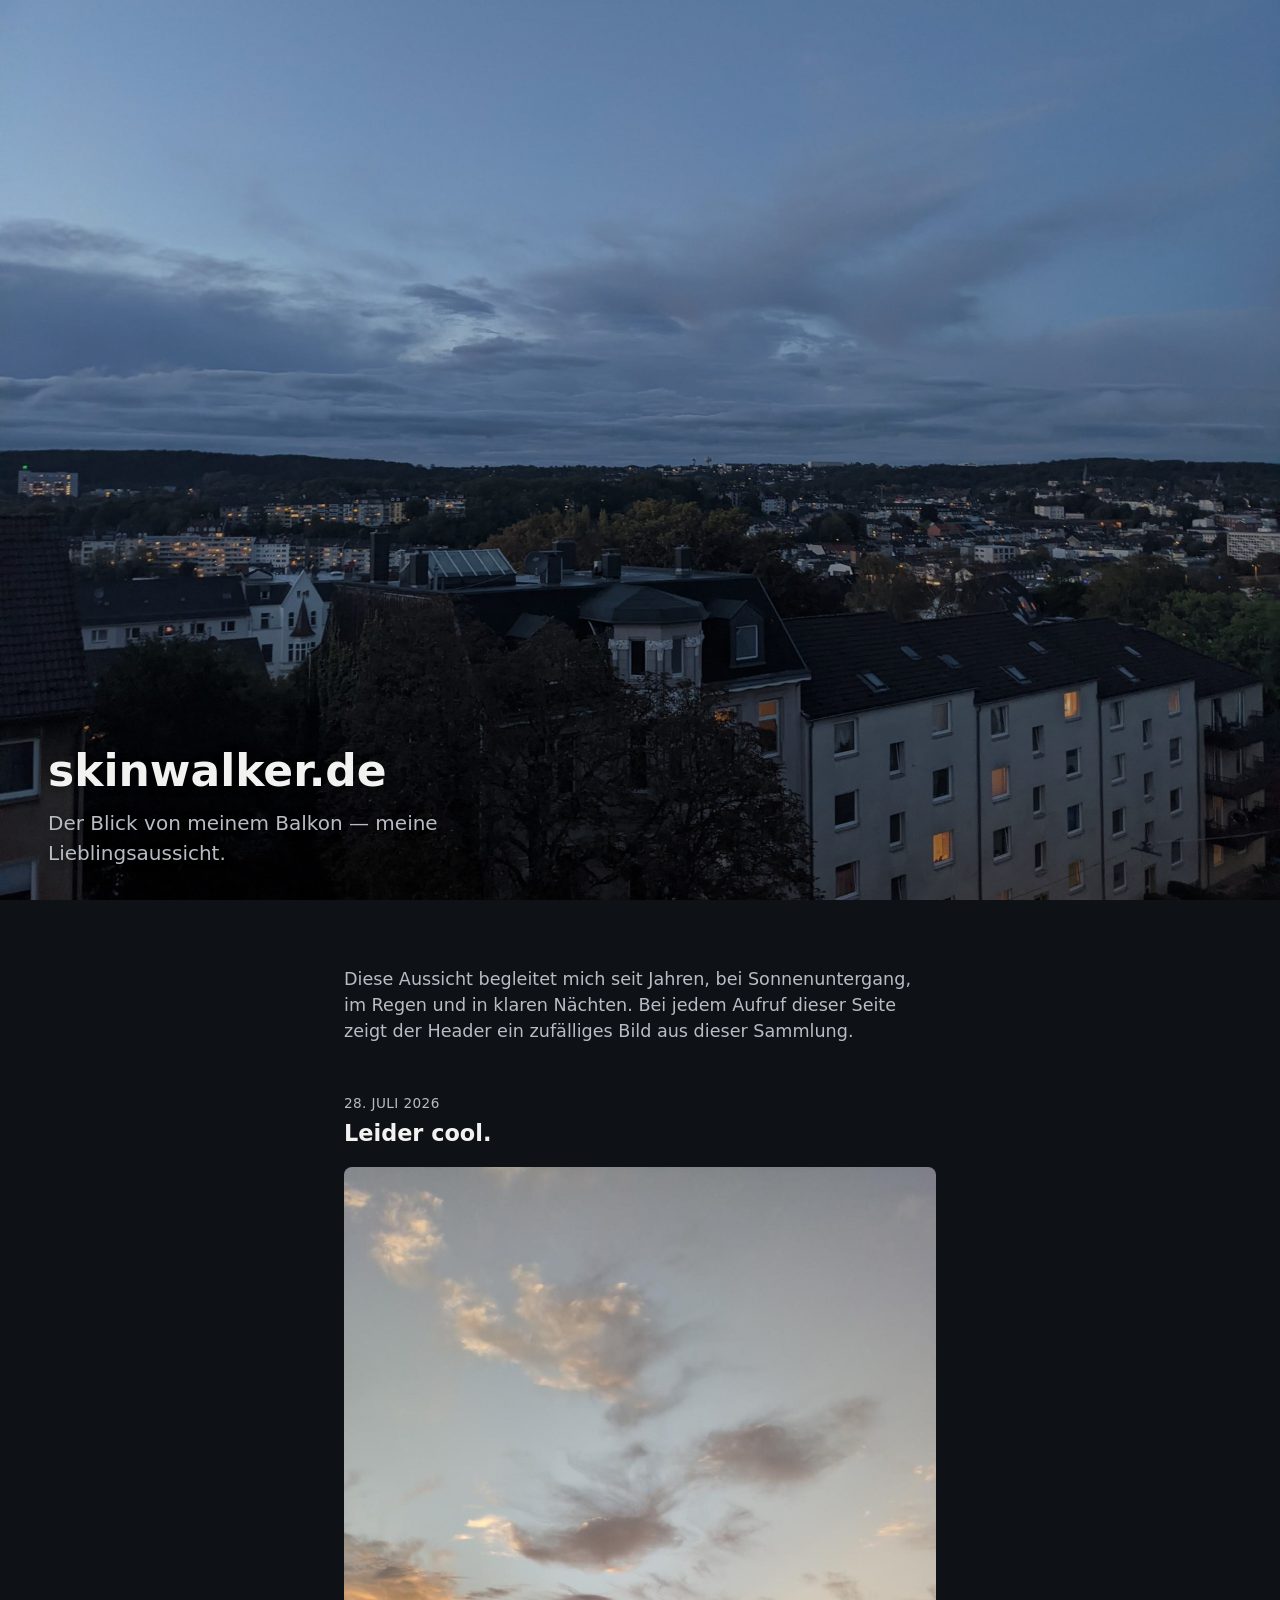
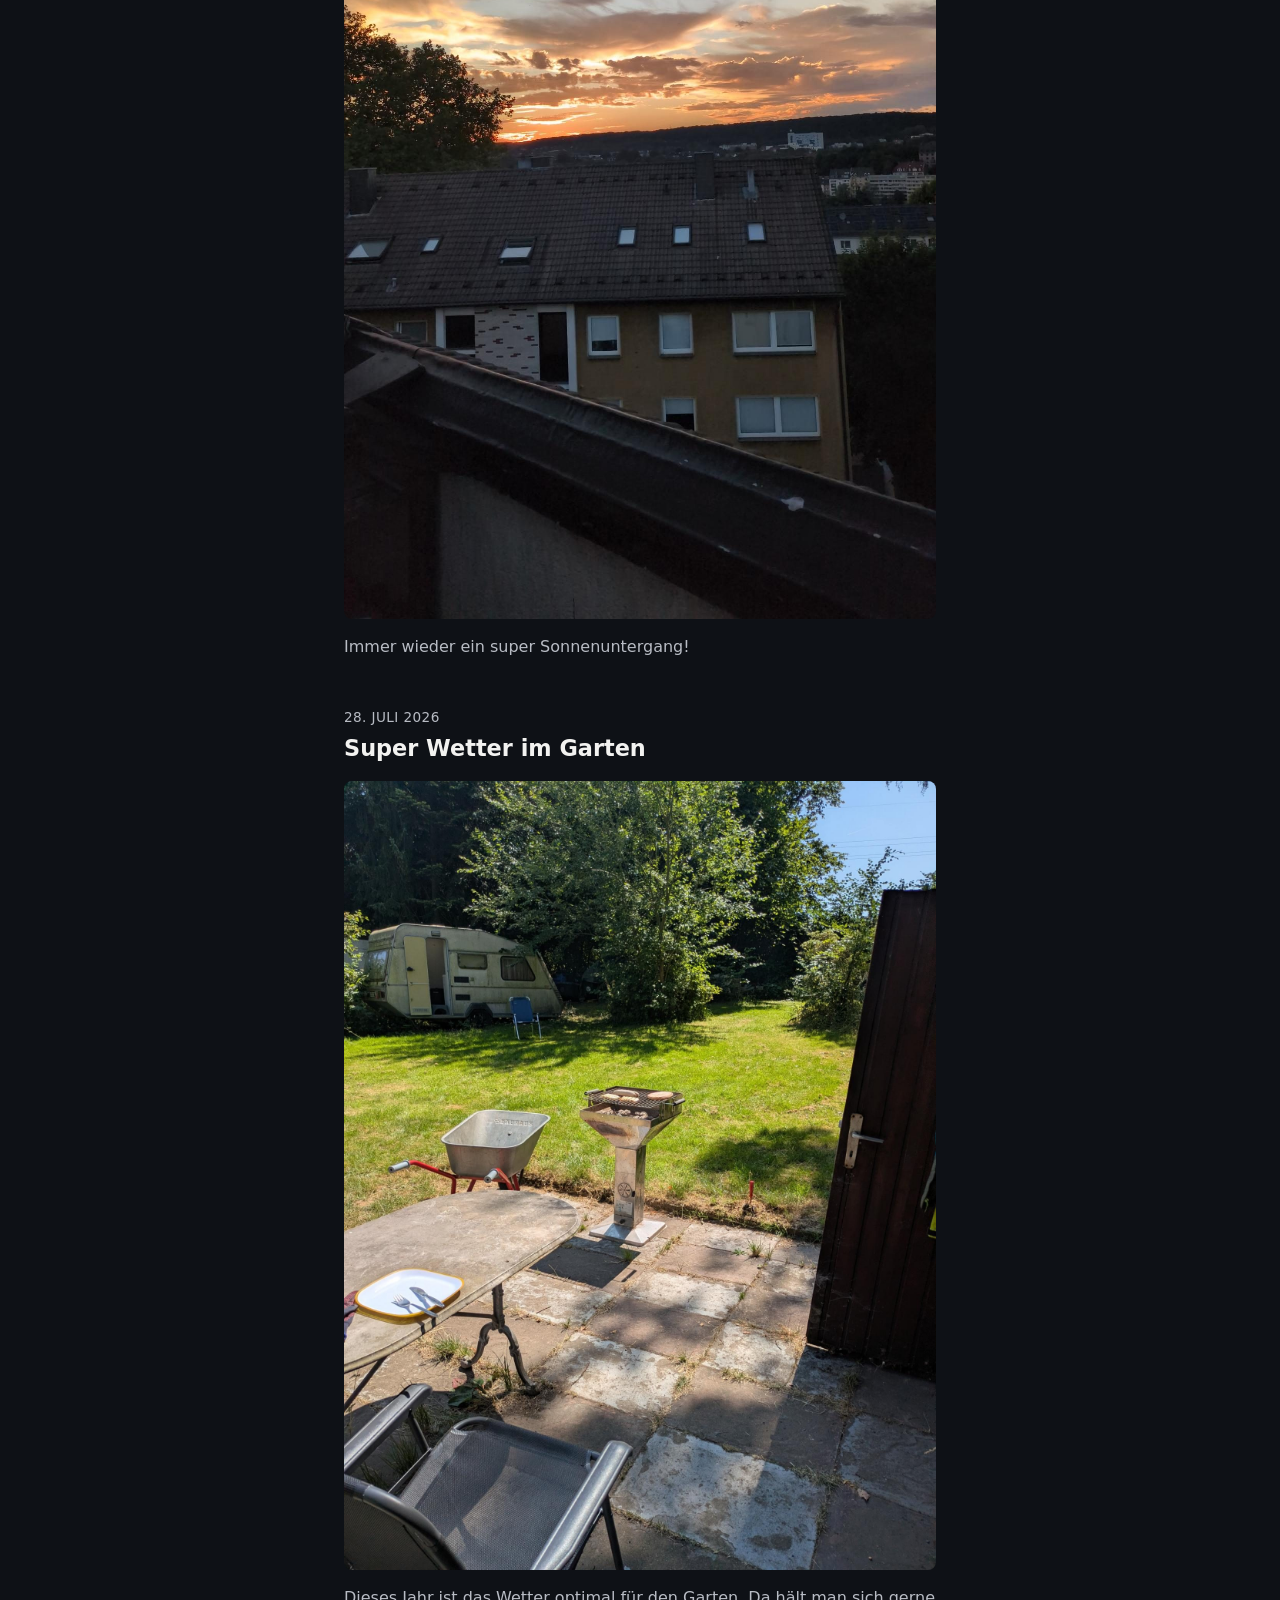
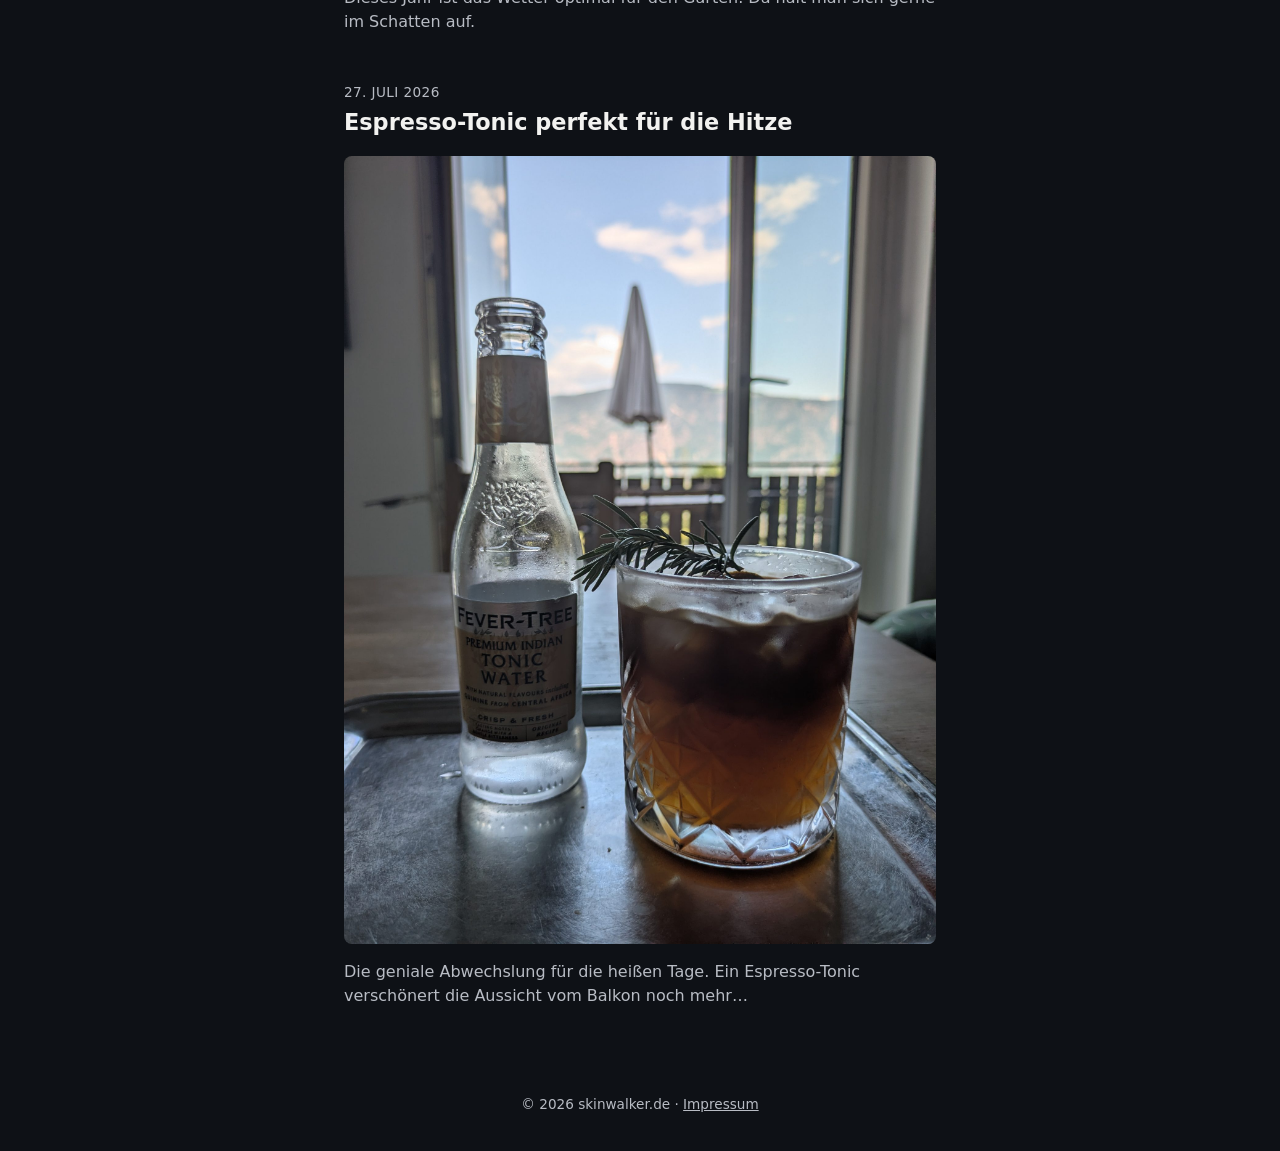
==== site/index.html @ 0cfff2c7 "Add skinwalker post: Leider cool." ====
<!doctype html>
<html lang="de">
<head>
  <meta charset="utf-8" />
  <meta name="viewport" content="width=device-width, initial-scale=1" />
  <title>skinwalker.de</title>
  <meta name="description" content="Der Blick von meinem Balkon." />
  <link rel="stylesheet" href="css/style.css" />
</head>
<body>
  <header id="hero" class="hero">
    <div class="hero-content">
      <h1>skinwalker.de</h1>
      <p>Der Blick von meinem Balkon &mdash; meine Lieblingsaussicht.</p>
    </div>
  </header>

  <main>
    <p class="intro">
      Diese Aussicht begleitet mich seit Jahren, bei Sonnenuntergang, im
      Regen und in klaren Nächten. Bei jedem Aufruf dieser Seite zeigt der
      Header ein zufälliges Bild aus dieser Sammlung.
    </p>

    <section class="posts" id="posts">

      <!--
        Neuer Beitrag: diesen kompletten <article class="post">-Block
        kopieren und Datum, Überschrift, Bildpfad/Alt-Text und den Text
        anpassen. Bild vorher mit scripts/prepare-images.py nach
        site/img/pics/ aufbereiten lassen.
      -->
      <article class="post">
        <p class="post-date">28. Juli 2026</p>
        <h2 class="post-title">Leider cool.</h2>
        <img
          class="post-image"
          src="img/pics/2026-07-28-leider-cool.jpg"
          alt="Sonnenuntergang mit Wolken ueber Wuppertal"
          loading="lazy"
        />
        <p class="post-text">
          Immer wieder ein super Sonnenuntergang!
        </p>
      </article>

      <article class="post">
        <p class="post-date">28. Juli 2026</p>
        <h2 class="post-title">Super Wetter im Garten</h2>
        <img
          class="post-image"
          src="img/pics/2026-07-28-super-wetter-im-garten.jpg"
          alt="Sonniger Garten mit Grill, Terrasse und Schatten unter Bäumen"
          loading="lazy"
        />
        <p class="post-text">
          Dieses Jahr ist das Wetter optimal für den Garten. Da hält man sich gerne im Schatten auf.
        </p>
      </article>

      <article class="post">
        <p class="post-date">27. Juli 2026</p>
        <h2 class="post-title">Espresso-Tonic perfekt für die Hitze</h2>
        <img
          class="post-image"
          src="img/pics/pxl_20260624_141933177.jpg"
          alt="Ein Glas Espresso-Tonic mit Rosmarin-Garnitur auf einem Tisch, im Hintergrund der Balkon"
          loading="lazy"
        />
        <p class="post-text">
          Die geniale Abwechslung für die heißen Tage. Ein Espresso-Tonic
          verschönert die Aussicht vom Balkon noch mehr&hellip;
        </p>
      </article>

    </section>
  </main>

  <footer>
    <p>&copy; 2026 skinwalker.de &middot; <a href="impressum.html">Impressum</a></p>
  </footer>

  <script src="js/hero.js"></script>
</body>
</html>
---- site/css/style.css ----
:root {
  color-scheme: light dark;
  --bg: #0e1116;
  --fg: #f2f2f0;
  --muted: #b8bcc4;
}

* {
  box-sizing: border-box;
}

body {
  margin: 0;
  font-family: system-ui, -apple-system, "Segoe UI", Roboto, sans-serif;
  background: var(--bg);
  color: var(--fg);
  line-height: 1.5;
}

.hero {
  position: relative;
  min-height: 100vh;
  background-color: #1a1f27;
  background-size: cover;
  background-position: center;
  background-repeat: no-repeat;
  display: flex;
  align-items: flex-end;
}

.hero-content {
  padding: 2rem clamp(1rem, 5vw, 3rem);
  max-width: 40rem;
}

.hero-content h1 {
  margin: 0 0 0.25rem;
  font-size: clamp(1.75rem, 5vw, 2.75rem);
  font-weight: 600;
  text-shadow: 0 1px 8px rgba(0, 0, 0, 0.5);
}

.hero-content p {
  margin: 0;
  font-size: clamp(1rem, 2.5vw, 1.25rem);
  color: var(--muted);
  text-shadow: 0 1px 8px rgba(0, 0, 0, 0.5);
}

main {
  max-width: 40rem;
  margin: 0 auto;
  padding: 3rem 1.5rem;
}

.intro {
  font-size: 1.1rem;
  color: var(--muted);
}

.posts {
  display: flex;
  flex-direction: column;
  gap: 3rem;
  margin-top: 3rem;
}

.post-date {
  margin: 0 0 0.25rem;
  font-size: 0.85rem;
  color: var(--muted);
  text-transform: uppercase;
  letter-spacing: 0.03em;
}

.post-title {
  margin: 0 0 1rem;
  font-size: 1.4rem;
}

.post-image {
  display: block;
  width: 100%;
  height: auto;
  border-radius: 0.5rem;
  margin-bottom: 1rem;
}

.post-text {
  margin: 0;
  color: var(--muted);
}

footer {
  text-align: center;
  padding: 1.5rem;
  font-size: 0.85rem;
  color: var(--muted);
}

footer a {
  color: inherit;
}

.legal h1 {
  font-size: 1.5rem;
}

.legal h2 {
  font-size: 1.1rem;
  margin-top: 2rem;
}

.legal p {
  color: var(--muted);
}

.legal a {
  color: inherit;
}
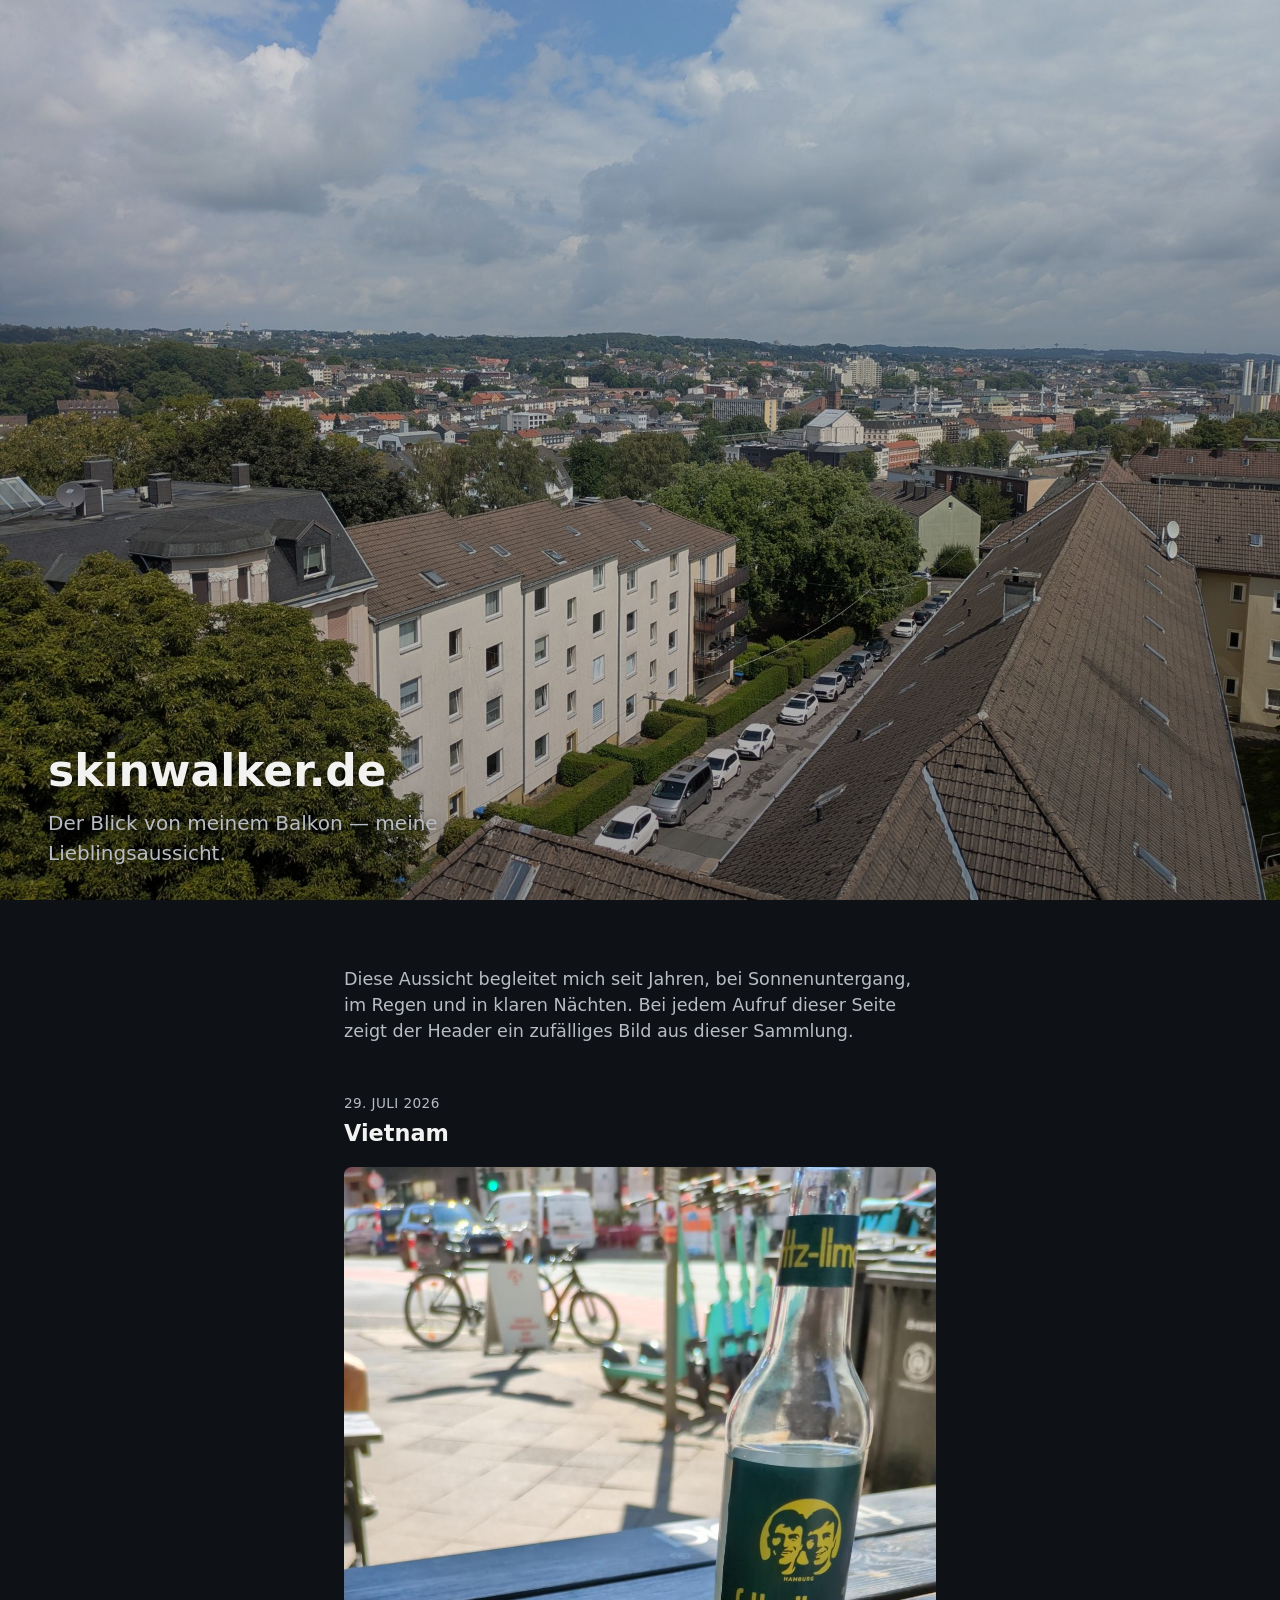
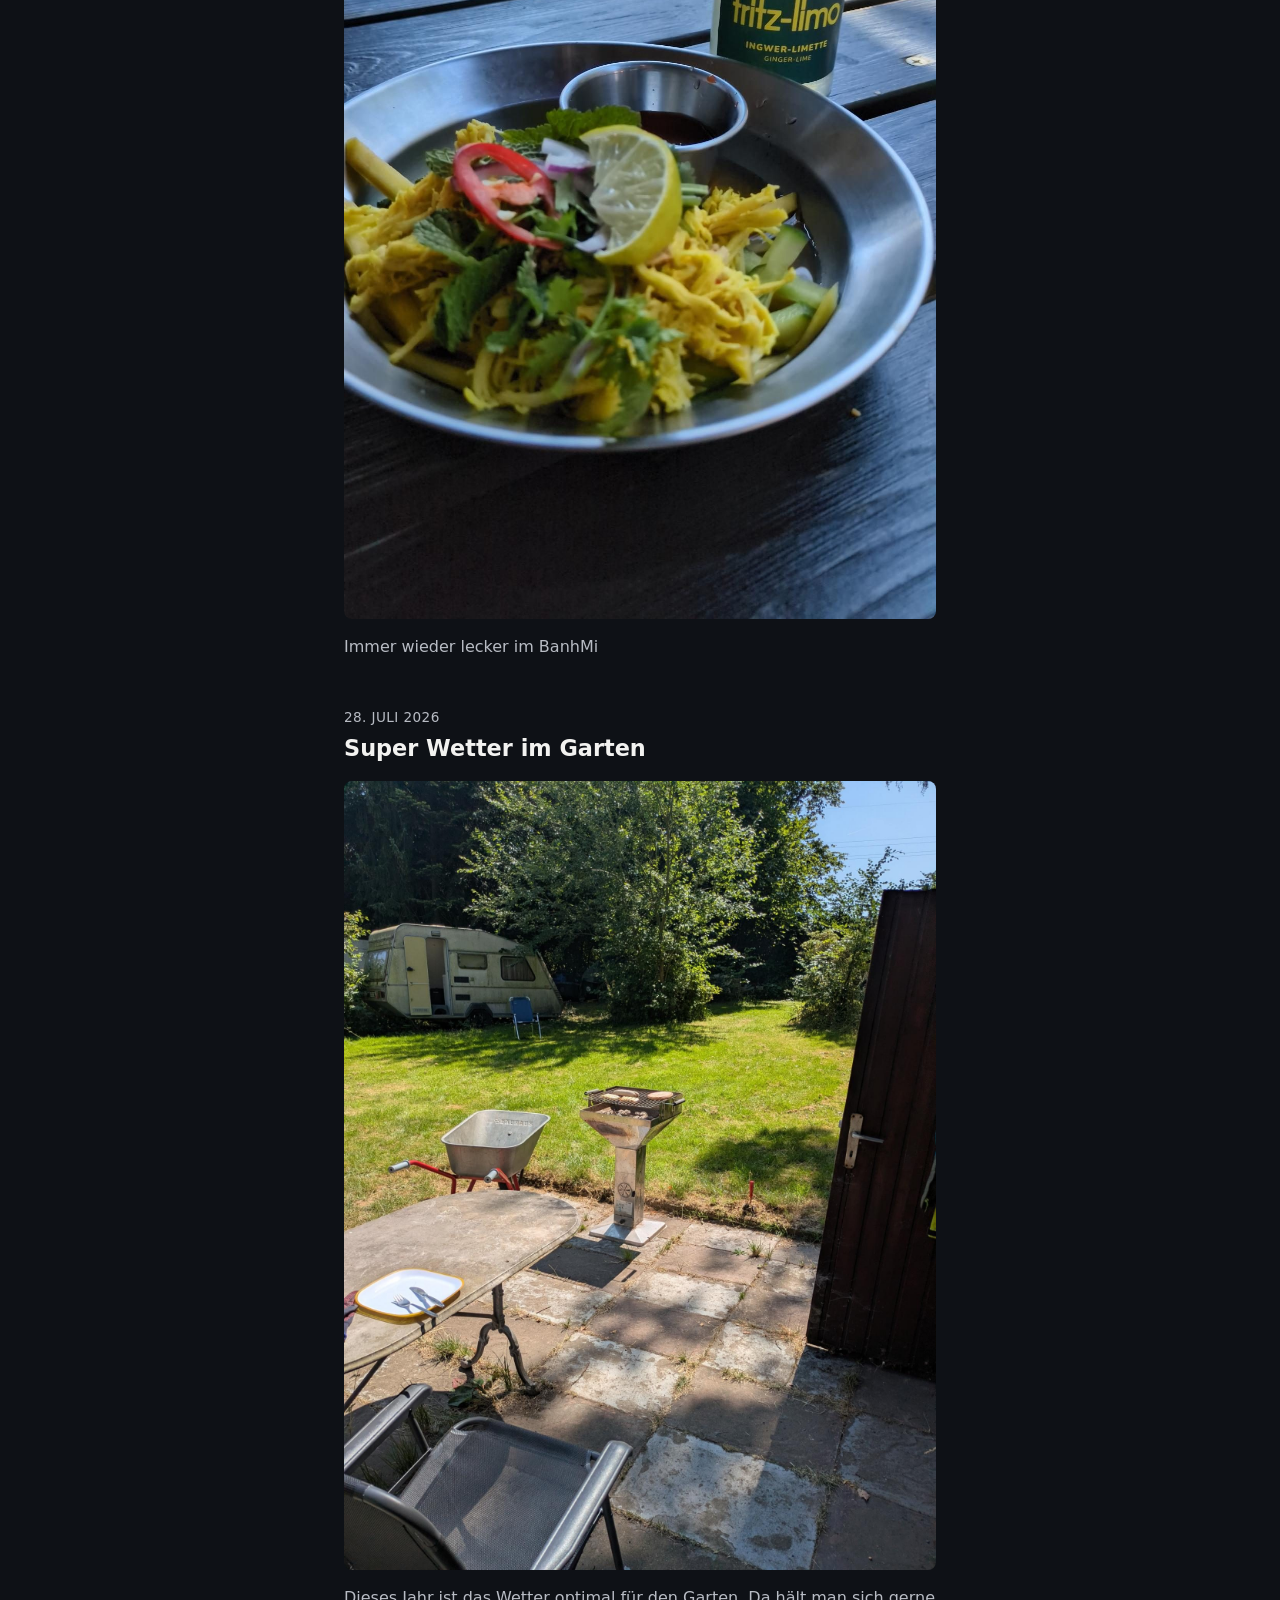
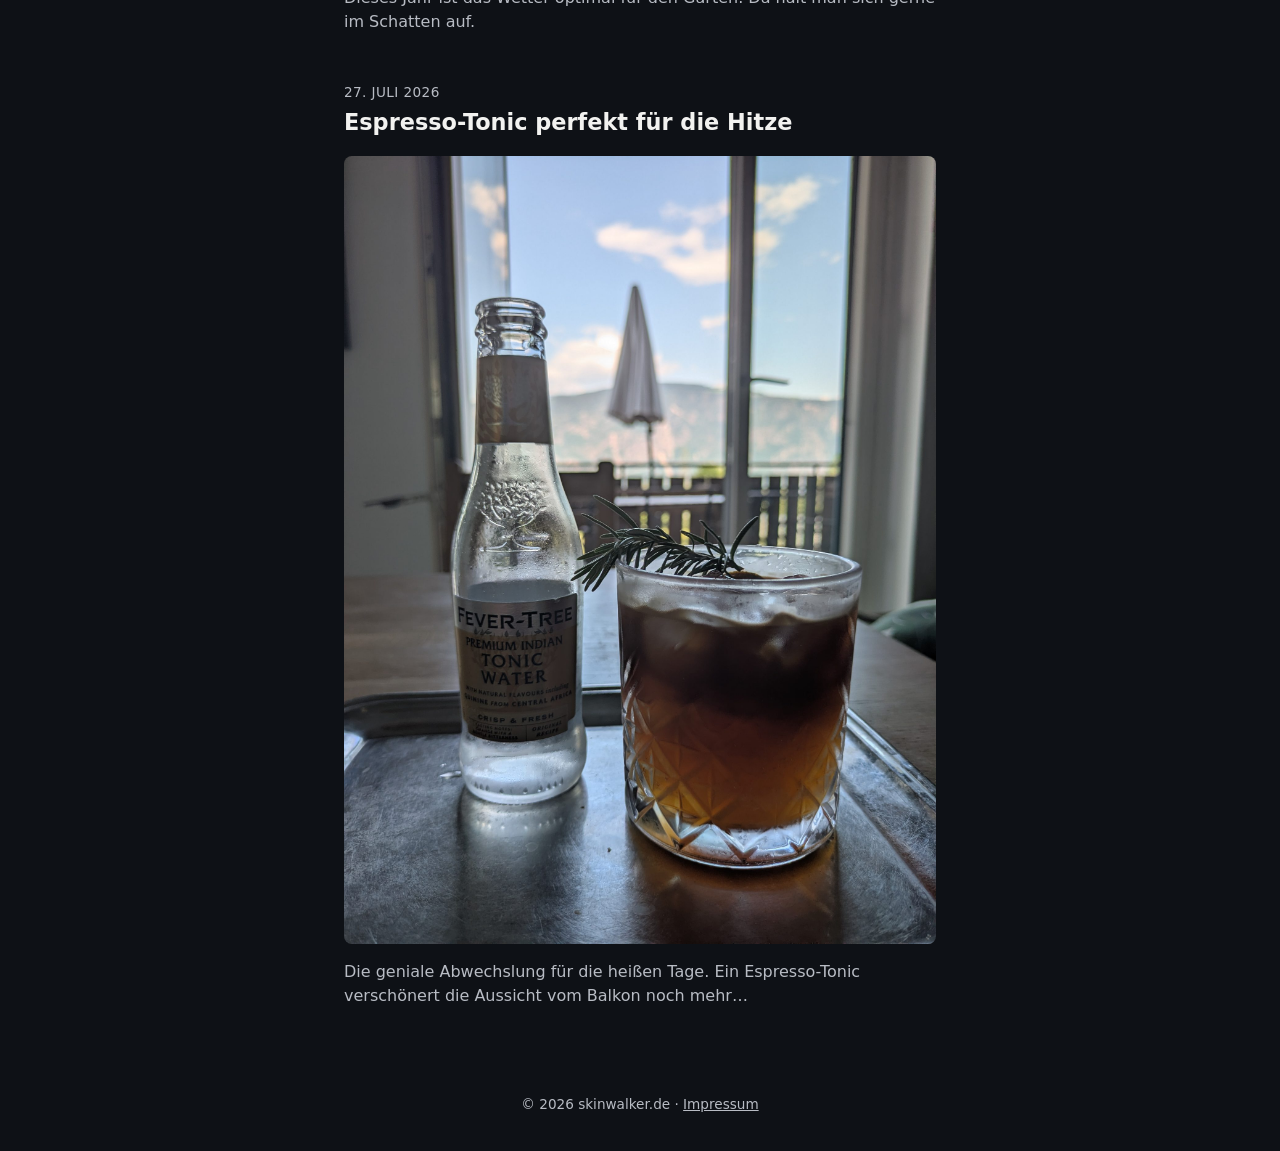
==== commit f2d6a7ac: "Add skinwalker post: Vietnam" ====
--- a/site/index.html
+++ b/site/index.html
@@ -31,16 +31,16 @@
         site/img/pics/ aufbereiten lassen.
       -->
       <article class="post">
-        <p class="post-date">28. Juli 2026</p>
-        <h2 class="post-title">Leider cool.</h2>
+        <p class="post-date">29. Juli 2026</p>
+        <h2 class="post-title">Vietnam</h2>
         <img
           class="post-image"
-          src="img/pics/2026-07-28-leider-cool.jpg"
-          alt="Sonnenuntergang mit Wolken ueber Wuppertal"
+          src="img/pics/2026-07-29-vietnam.jpg"
+          alt="Bild zum Beitrag: Vietnam"
           loading="lazy"
         />
         <p class="post-text">
-          Immer wieder ein super Sonnenuntergang!
+          Immer wieder lecker im BanhMi
         </p>
       </article>
 
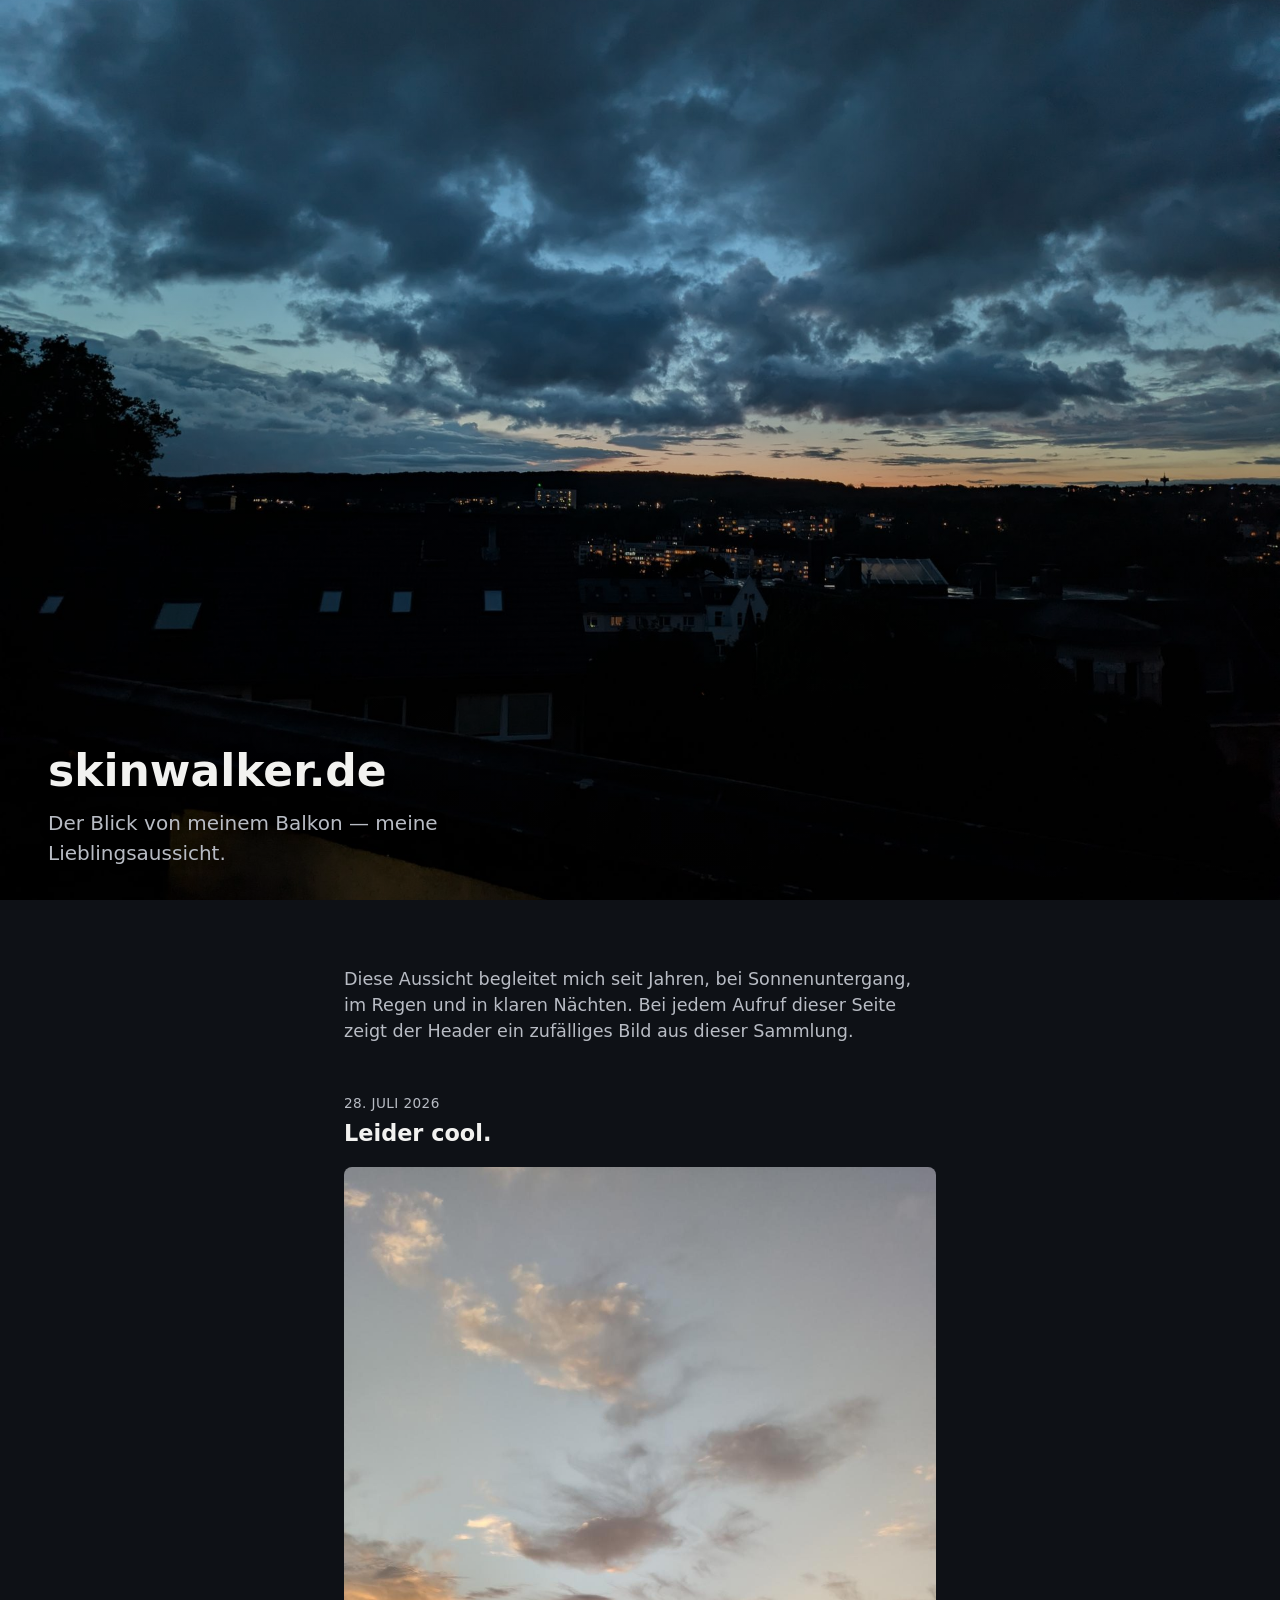
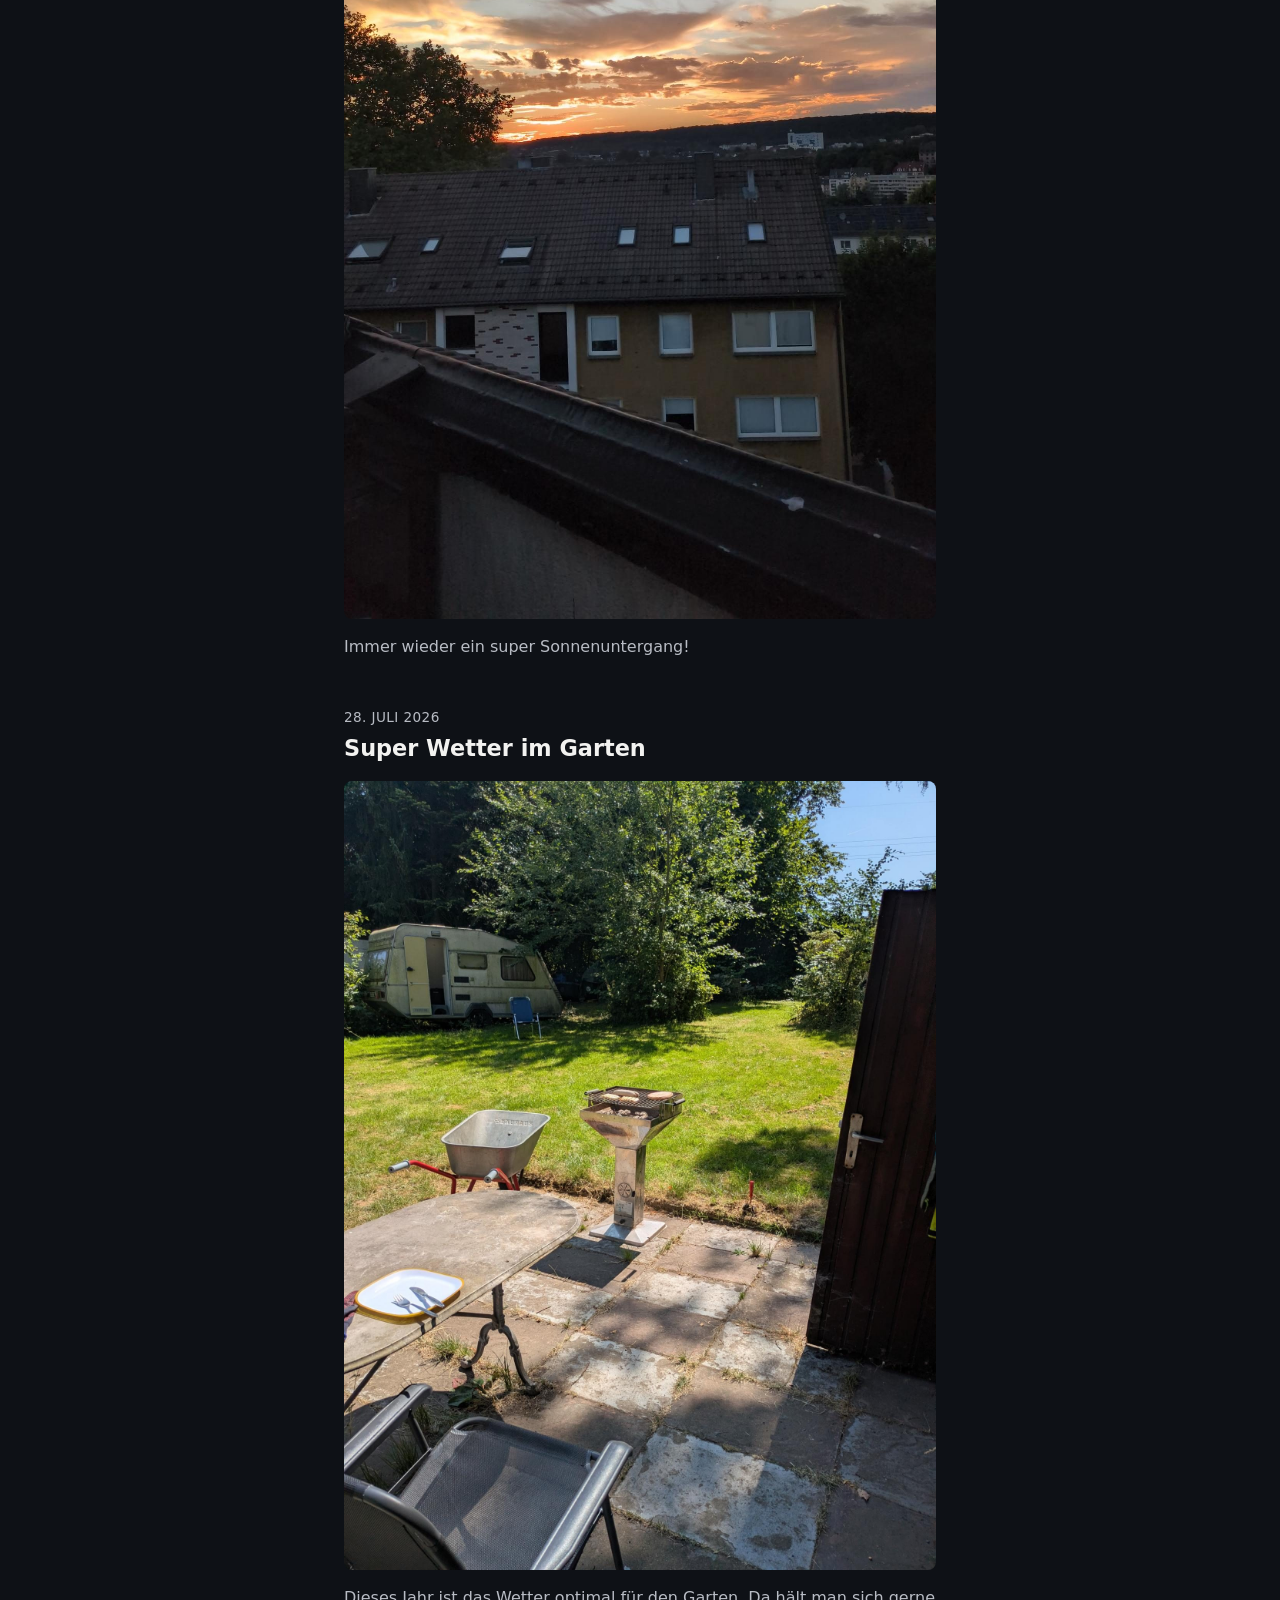
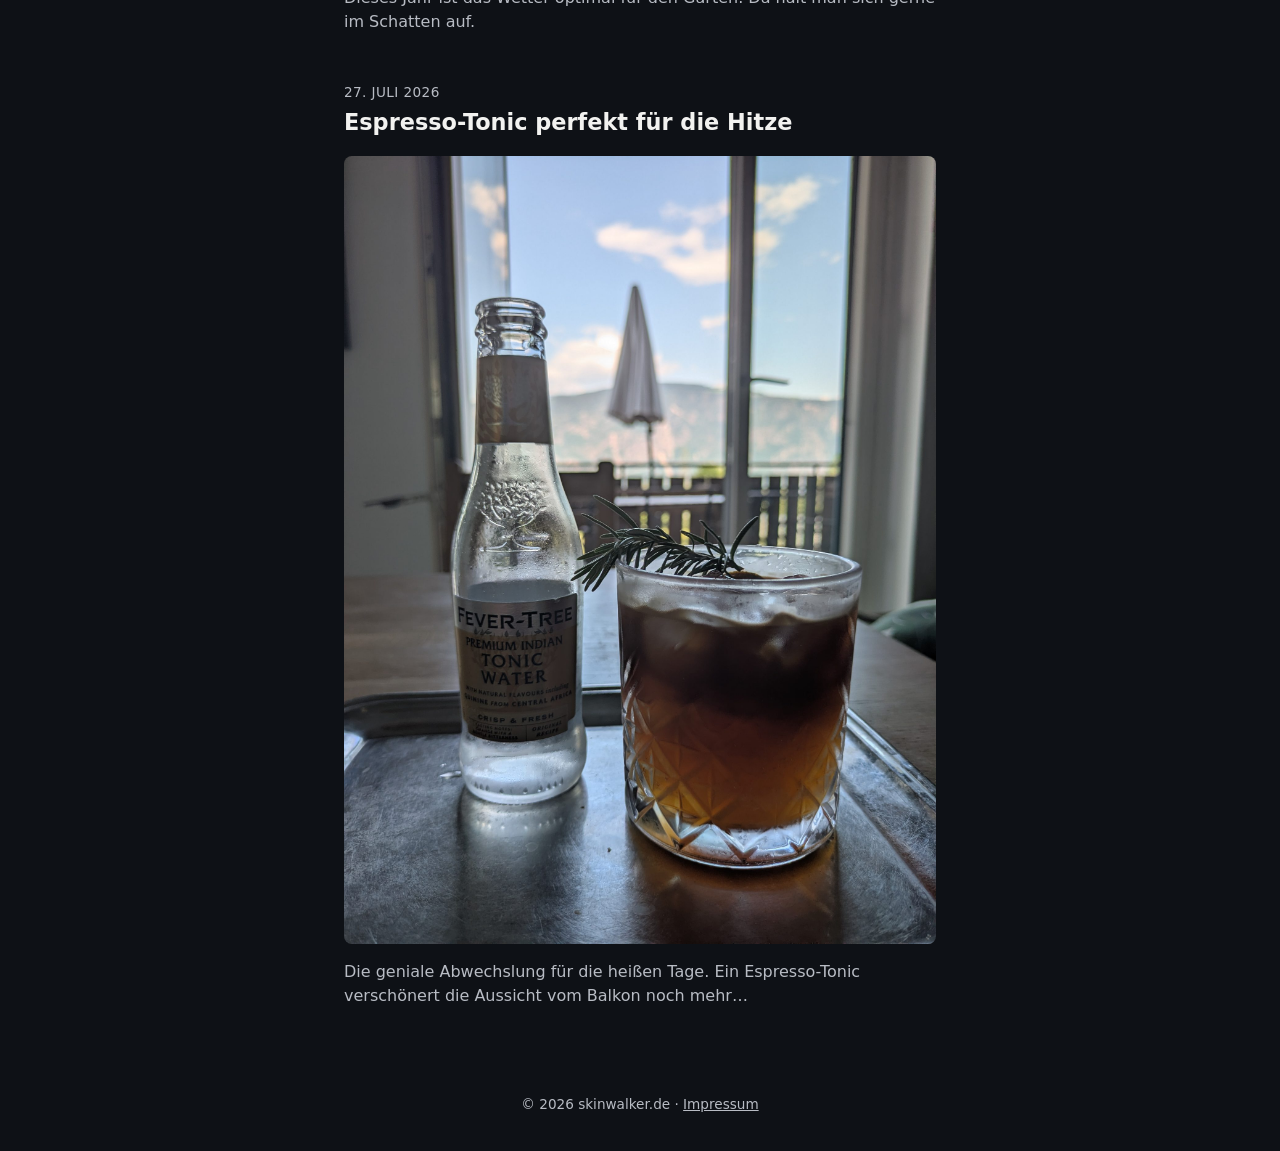
==== commit dcec6a66: "Merge pull request #5 from openpawde/skinwalker-post-2026-07-28-leider-cool Add skinwalker post: Lei" ====
--- a/site/index.html
+++ b/site/index.html
@@ -31,16 +31,16 @@
         site/img/pics/ aufbereiten lassen.
       -->
       <article class="post">
-        <p class="post-date">29. Juli 2026</p>
-        <h2 class="post-title">Vietnam</h2>
+        <p class="post-date">28. Juli 2026</p>
+        <h2 class="post-title">Leider cool.</h2>
         <img
           class="post-image"
-          src="img/pics/2026-07-29-vietnam.jpg"
-          alt="Bild zum Beitrag: Vietnam"
+          src="img/pics/2026-07-28-leider-cool.jpg"
+          alt="Sonnenuntergang mit Wolken ueber Wuppertal"
           loading="lazy"
         />
         <p class="post-text">
-          Immer wieder lecker im BanhMi
+          Immer wieder ein super Sonnenuntergang!
         </p>
       </article>
 
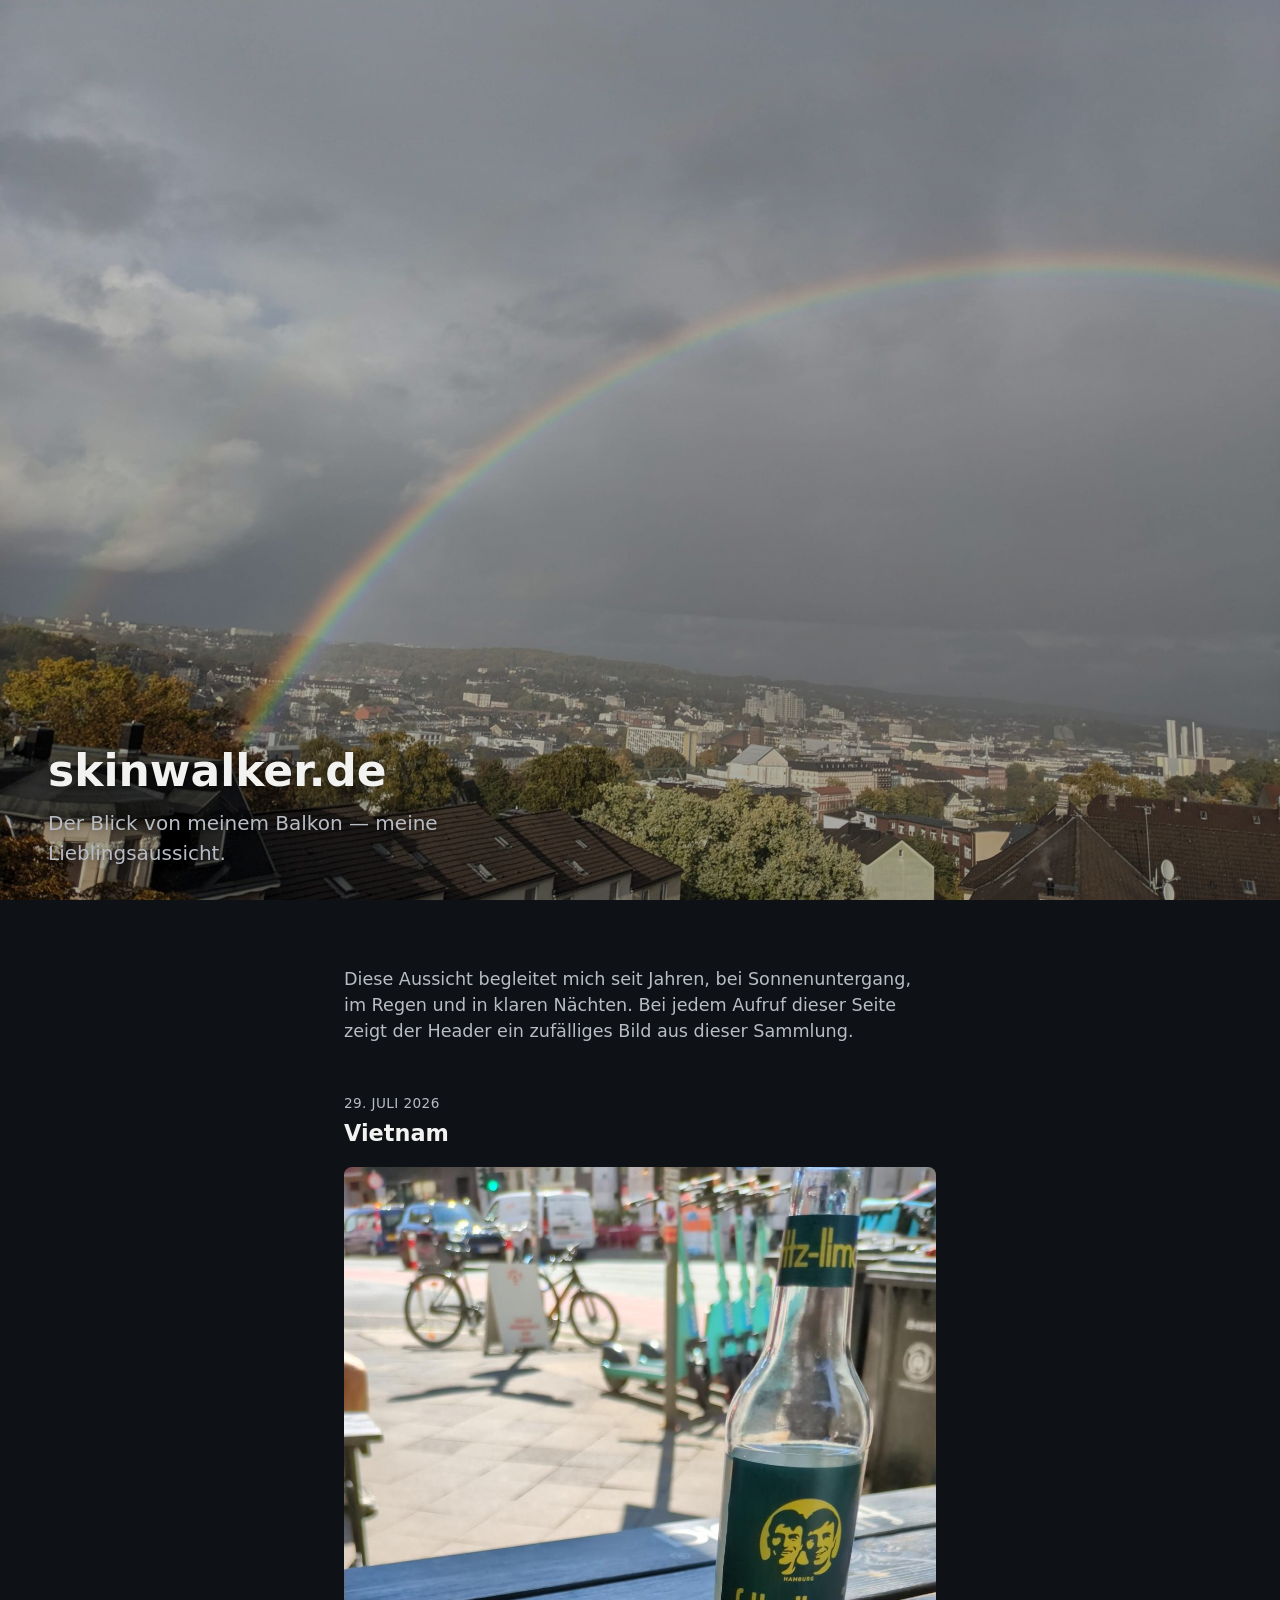
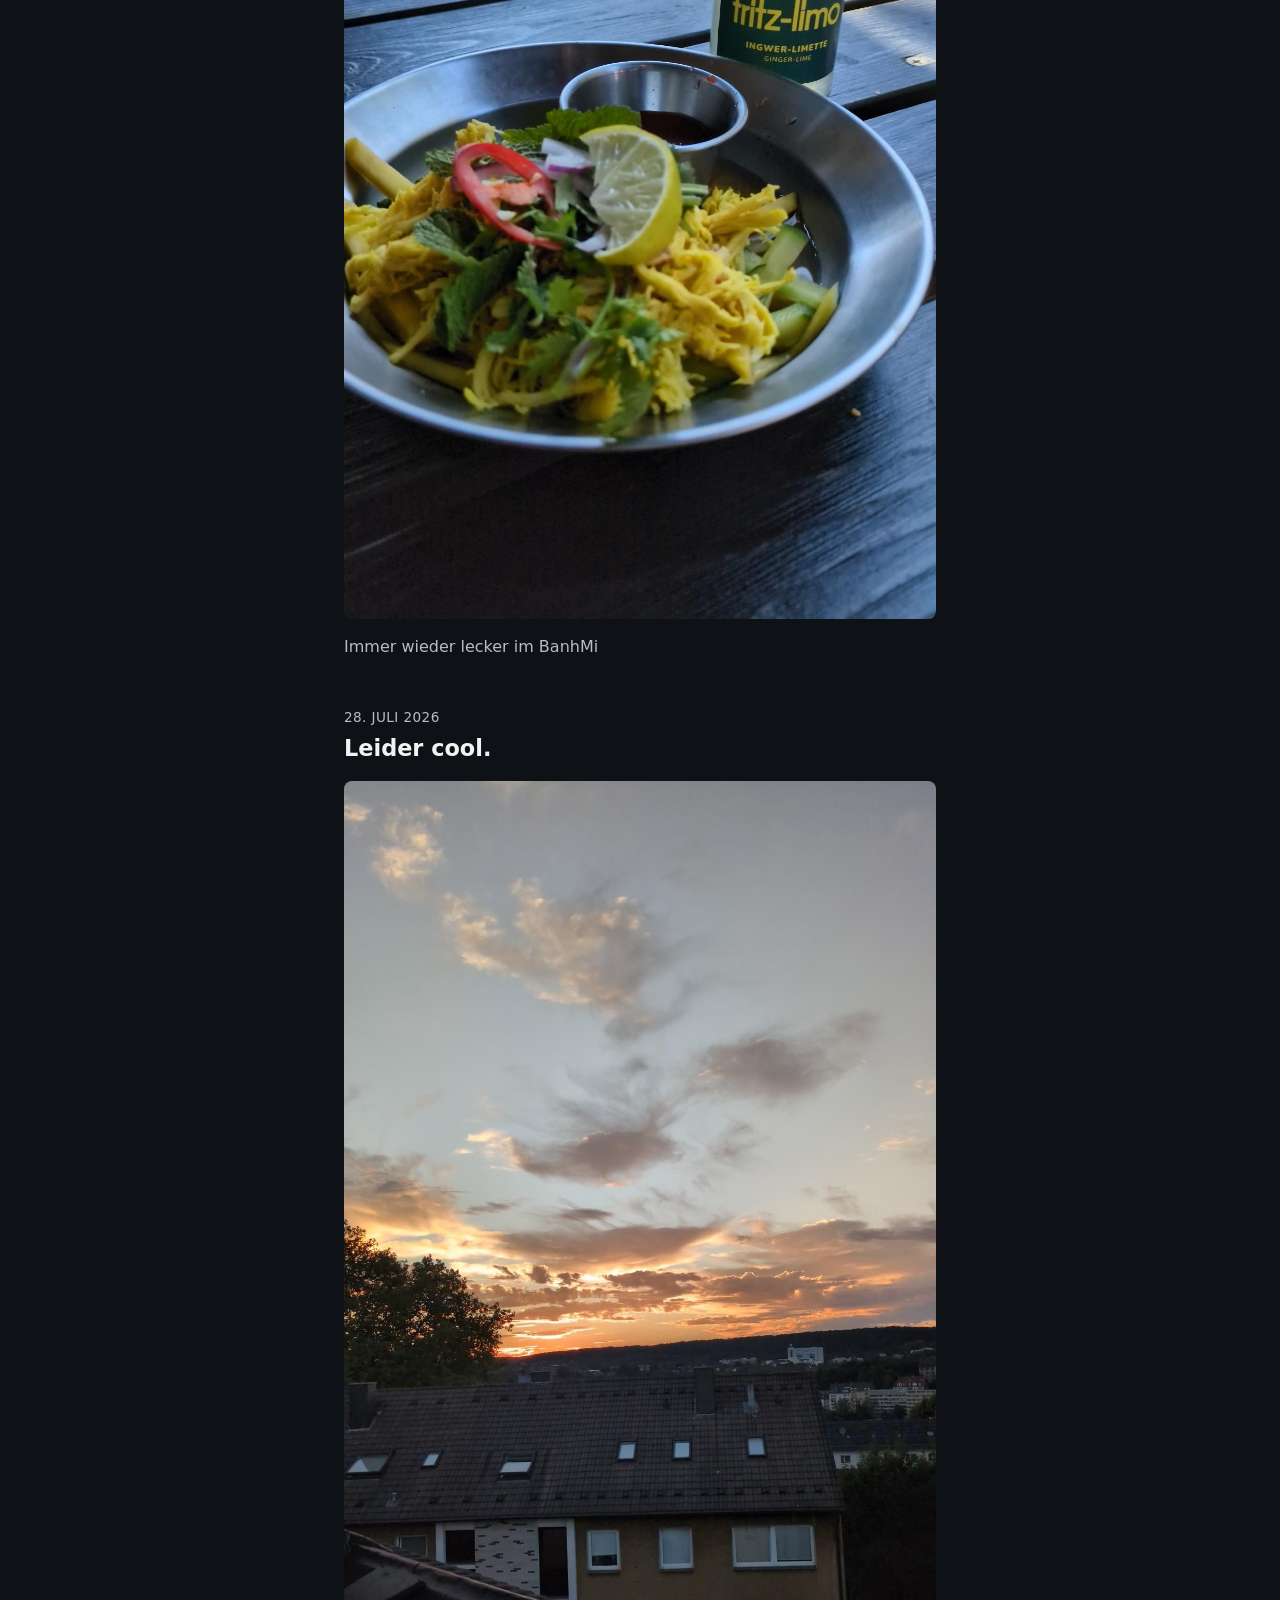
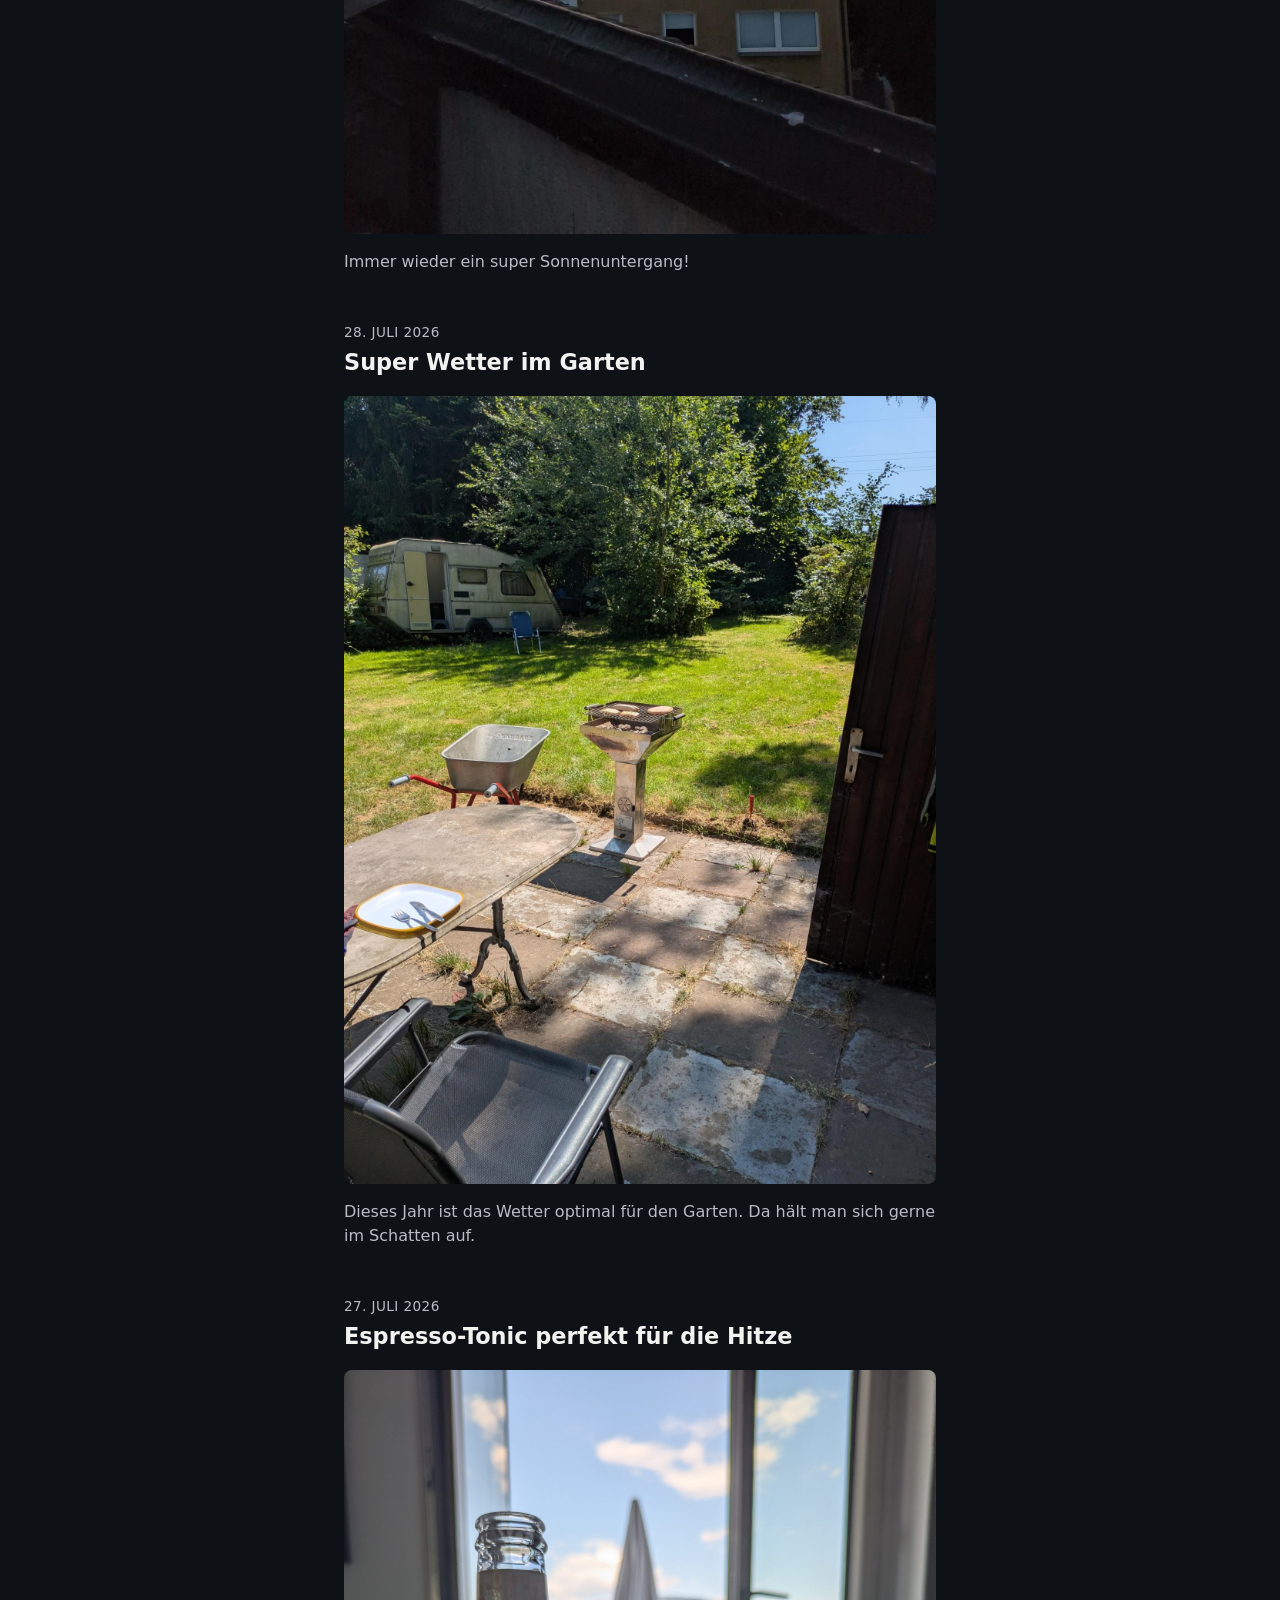
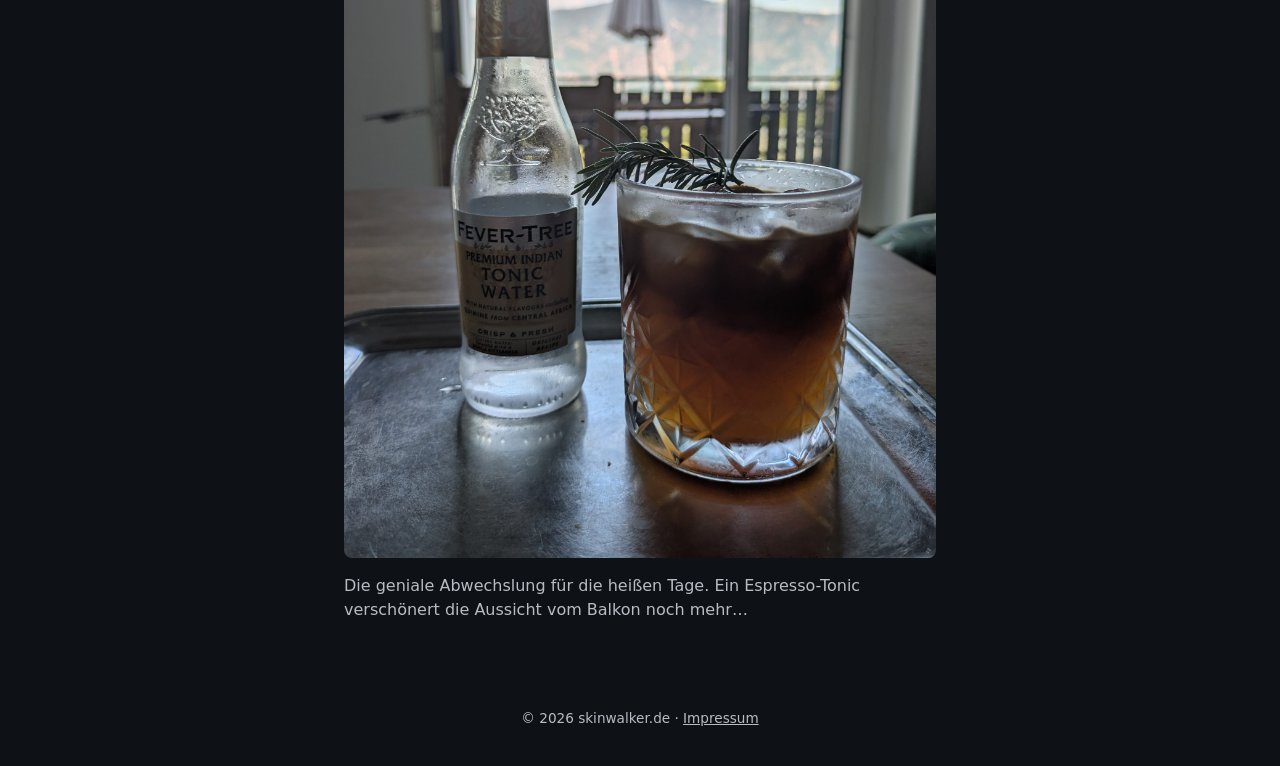
==== commit fd5584fa: "Merge pull request #6 from openpawde/skinwalker-post-2026-07-29-vietnam Vietnam" ====
--- a/site/index.html
+++ b/site/index.html
@@ -30,6 +30,20 @@
         anpassen. Bild vorher mit scripts/prepare-images.py nach
         site/img/pics/ aufbereiten lassen.
       -->
+      <article class="post">
+        <p class="post-date">29. Juli 2026</p>
+        <h2 class="post-title">Vietnam</h2>
+        <img
+          class="post-image"
+          src="img/pics/2026-07-29-vietnam.jpg"
+          alt="Bild zum Beitrag: Vietnam"
+          loading="lazy"
+        />
+        <p class="post-text">
+          Immer wieder lecker im BanhMi
+        </p>
+      </article>
+
       <article class="post">
         <p class="post-date">28. Juli 2026</p>
         <h2 class="post-title">Leider cool.</h2>
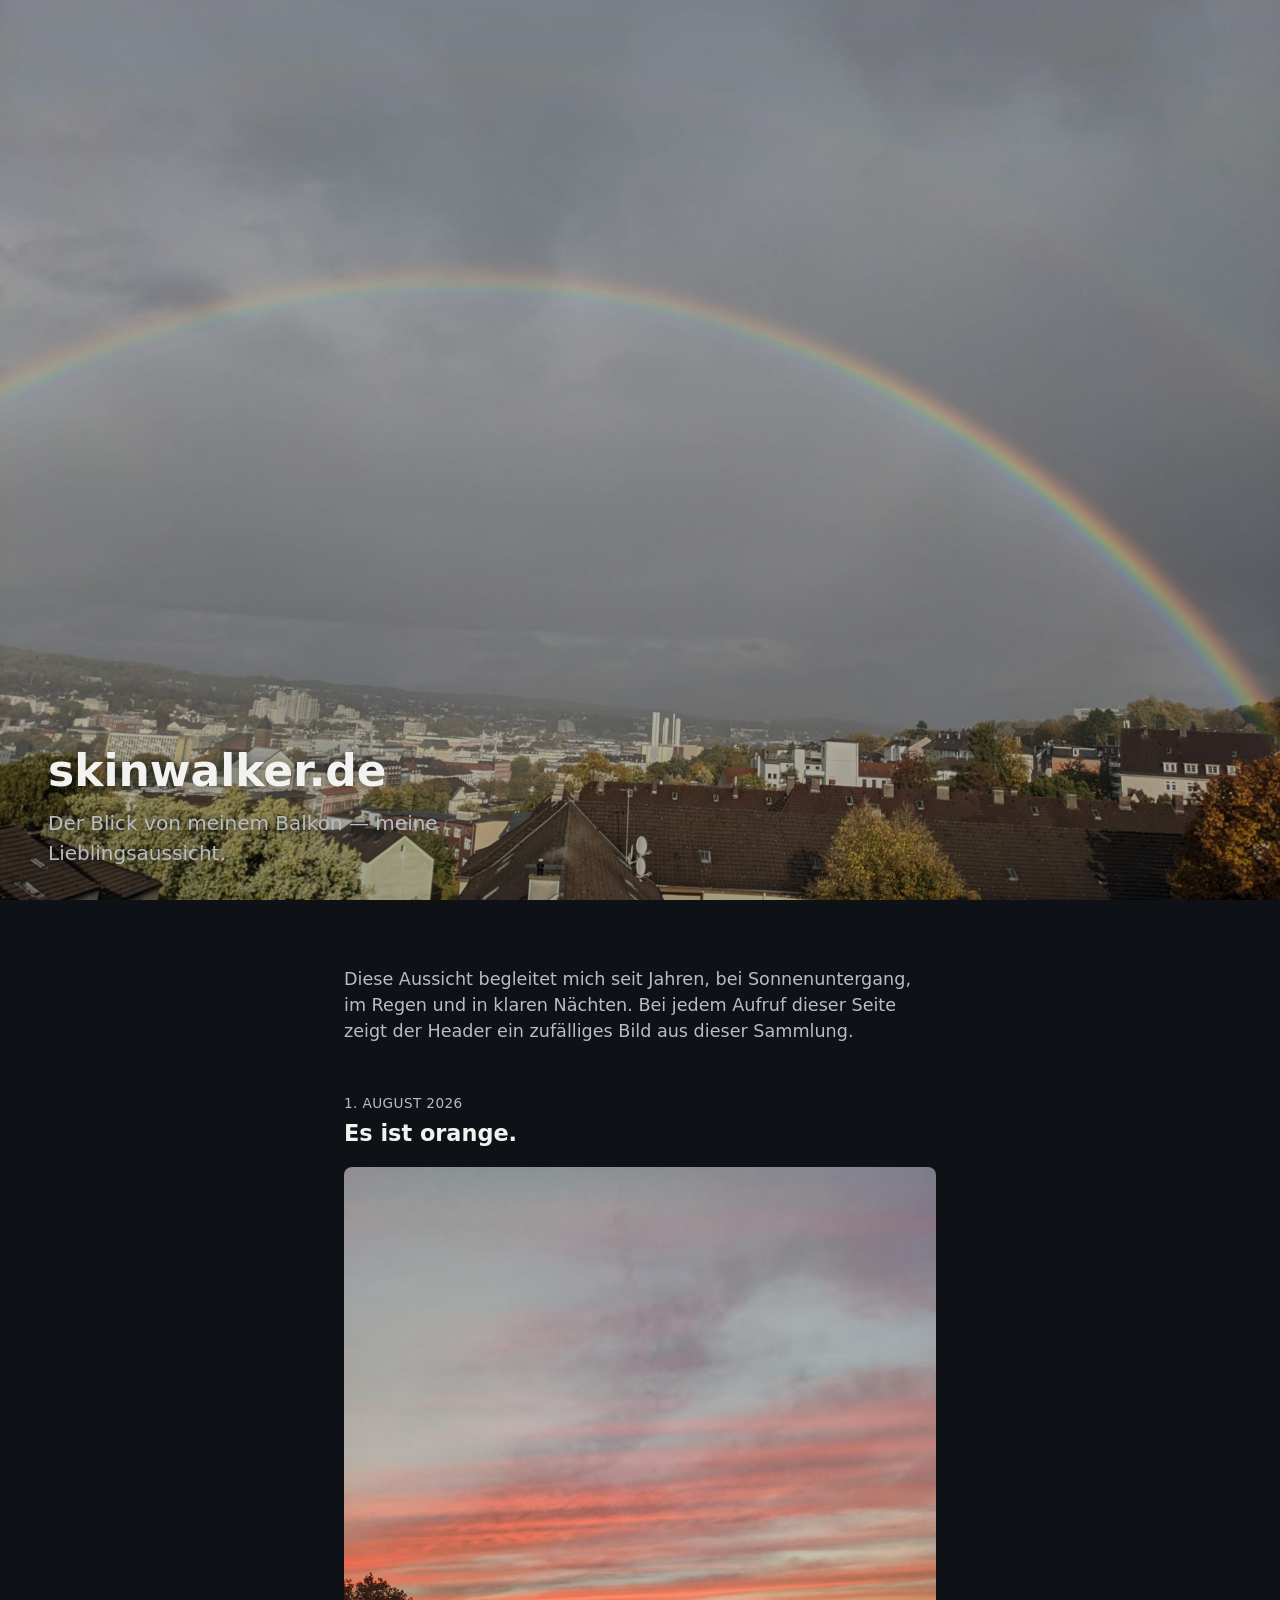
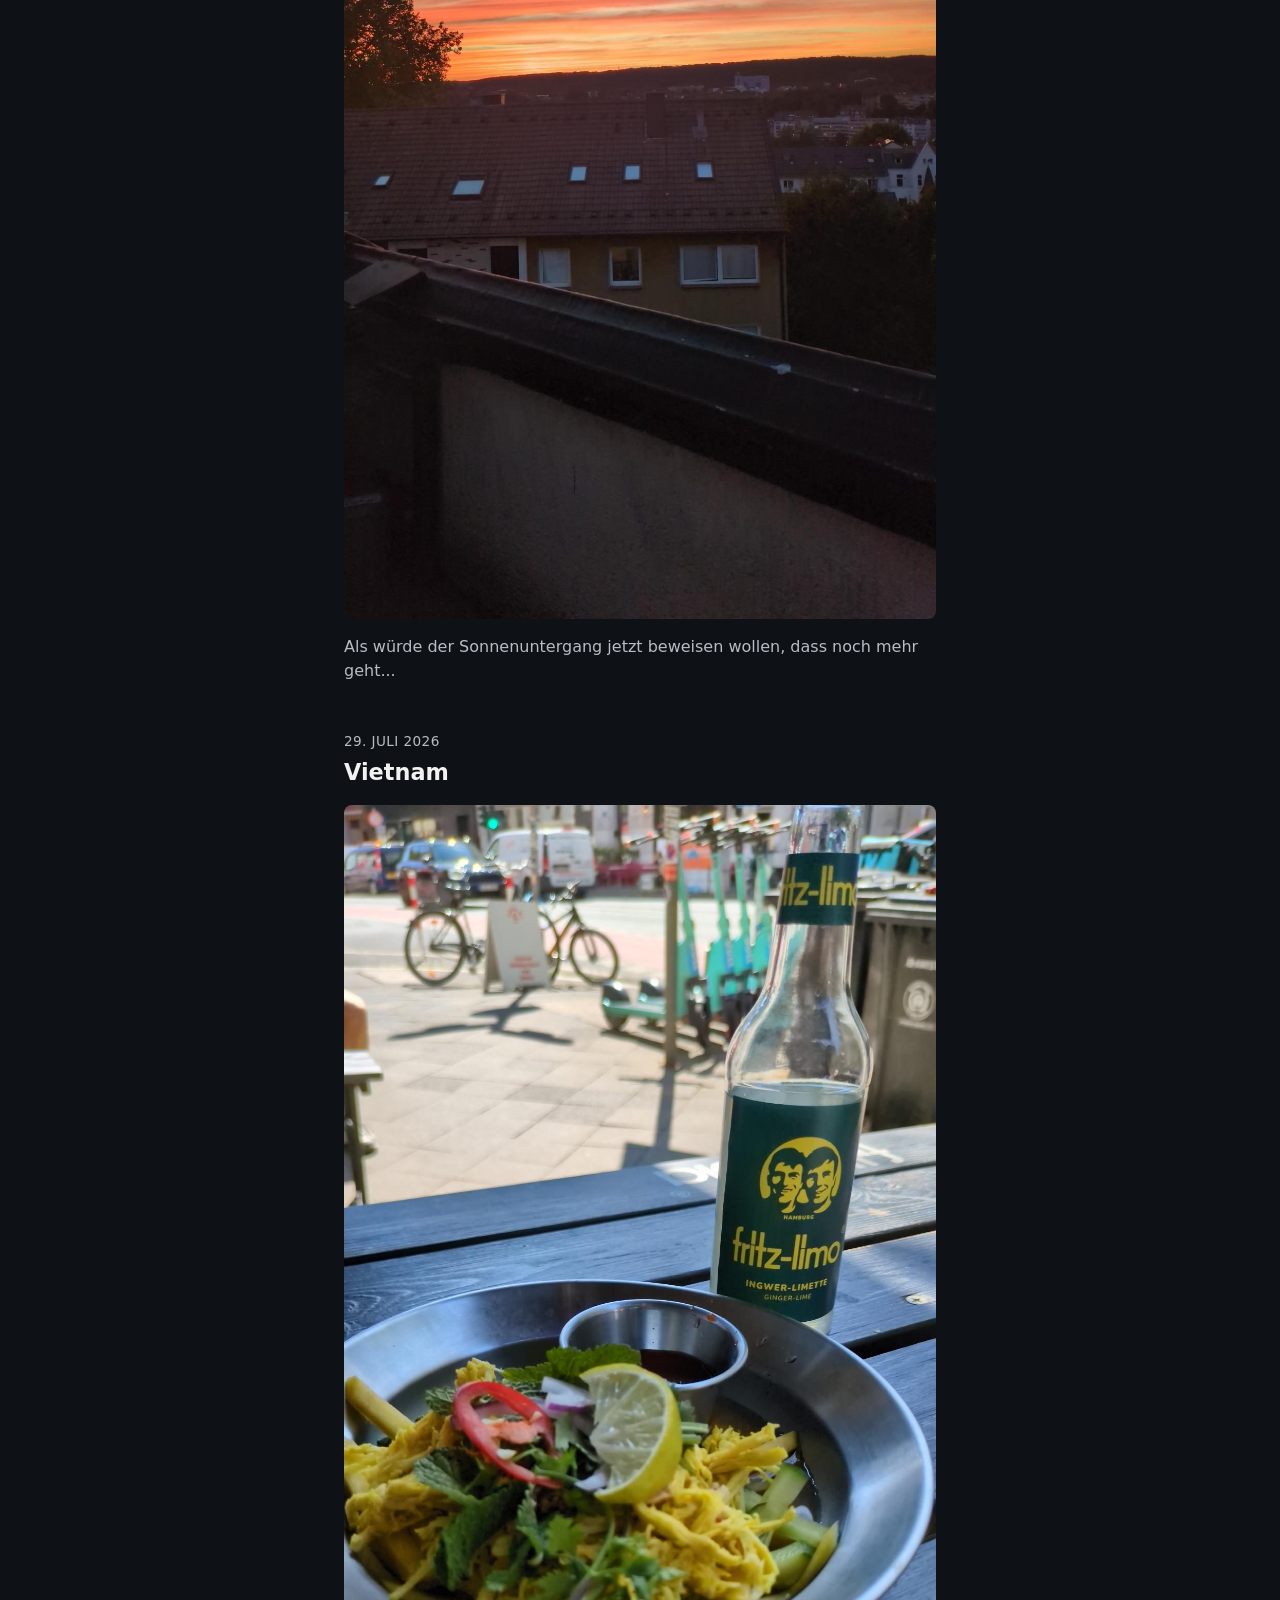
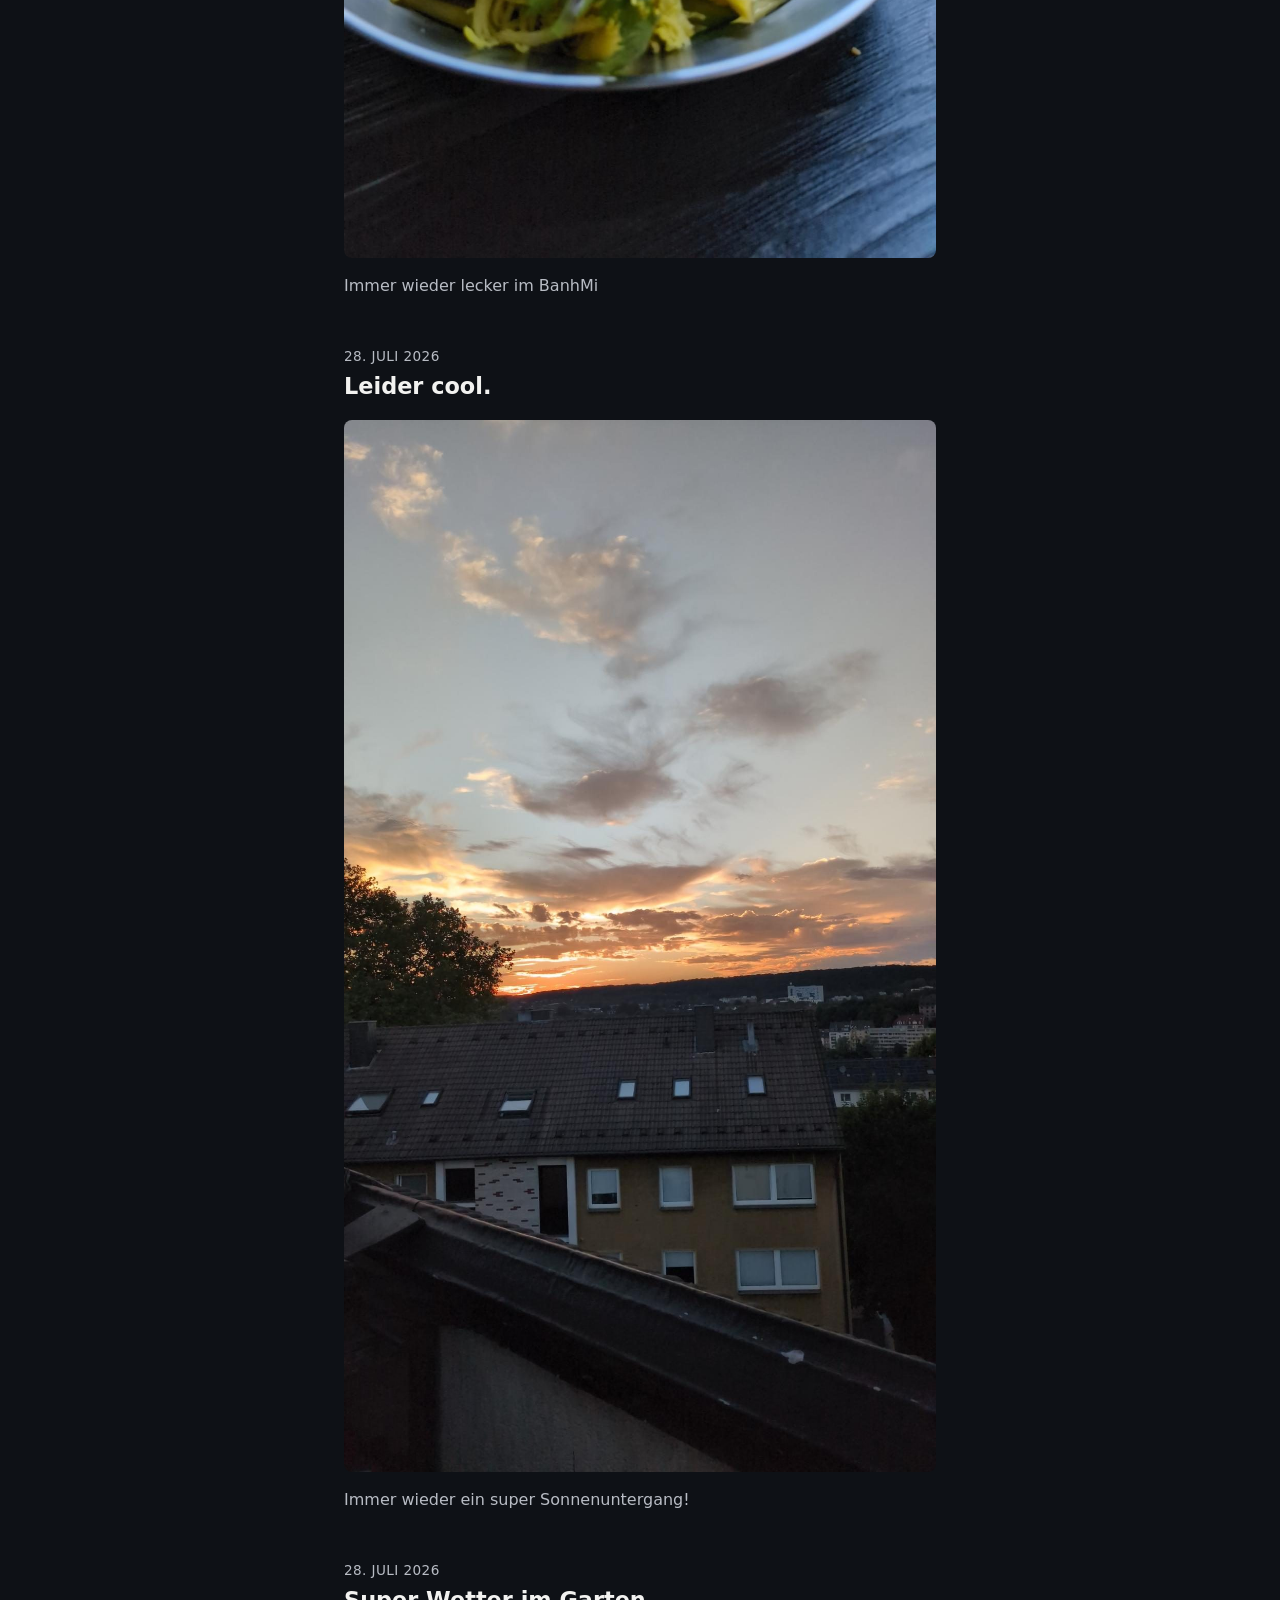
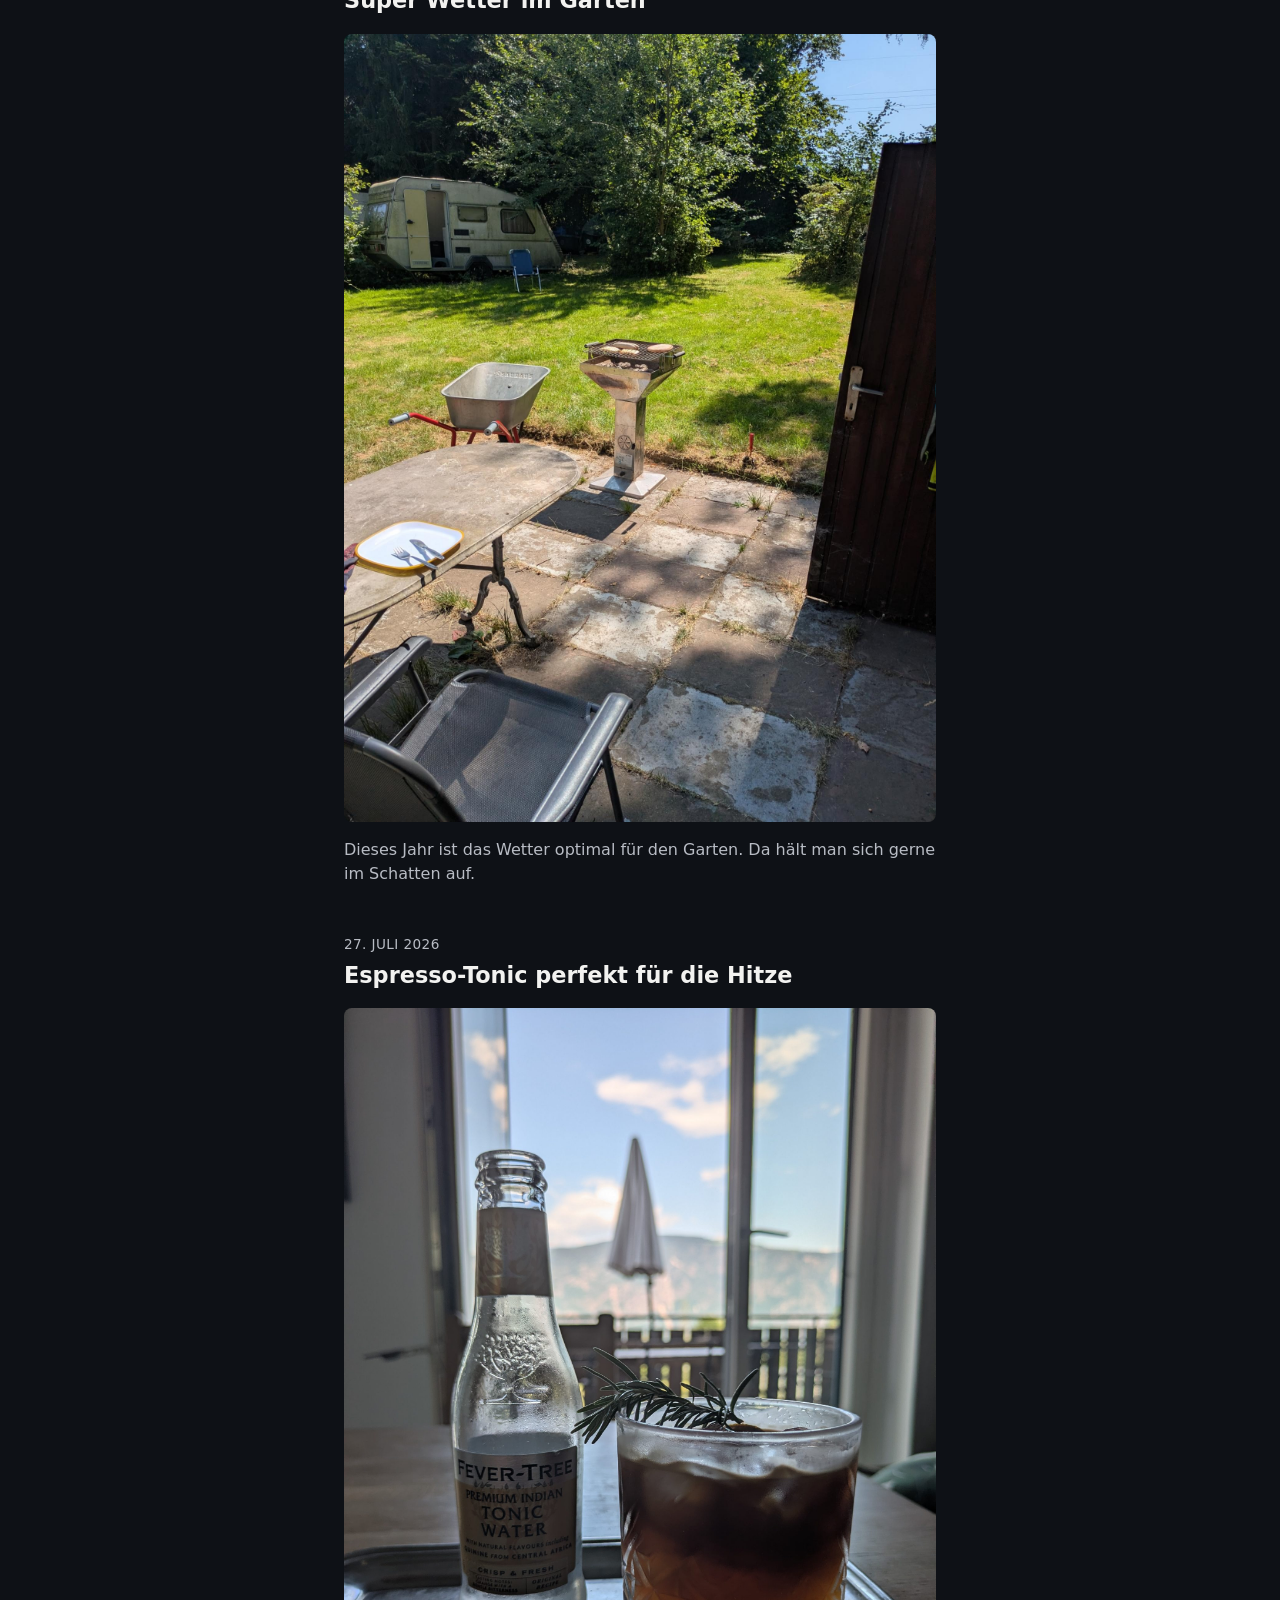
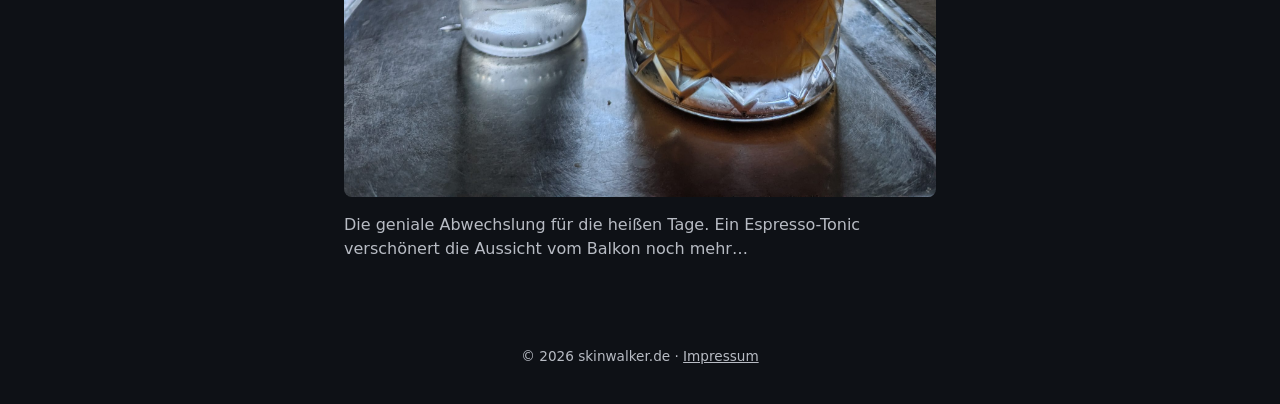
==== commit aa17fd76: "Add skinwalker post: Es ist orange." ====
--- a/site/index.html
+++ b/site/index.html
@@ -30,6 +30,20 @@
         anpassen. Bild vorher mit scripts/prepare-images.py nach
         site/img/pics/ aufbereiten lassen.
       -->
+      <article class="post">
+        <p class="post-date">1. August 2026</p>
+        <h2 class="post-title">Es ist orange.</h2>
+        <img
+          class="post-image"
+          src="img/pics/2026-08-01-es-ist-orange.jpg"
+          alt="Orangefarbener Sonnenuntergang über der Aussicht"
+          loading="lazy"
+        />
+        <p class="post-text">
+          Als würde der Sonnenuntergang jetzt beweisen wollen, dass noch mehr geht...
+        </p>
+      </article>
+
       <article class="post">
         <p class="post-date">29. Juli 2026</p>
         <h2 class="post-title">Vietnam</h2>
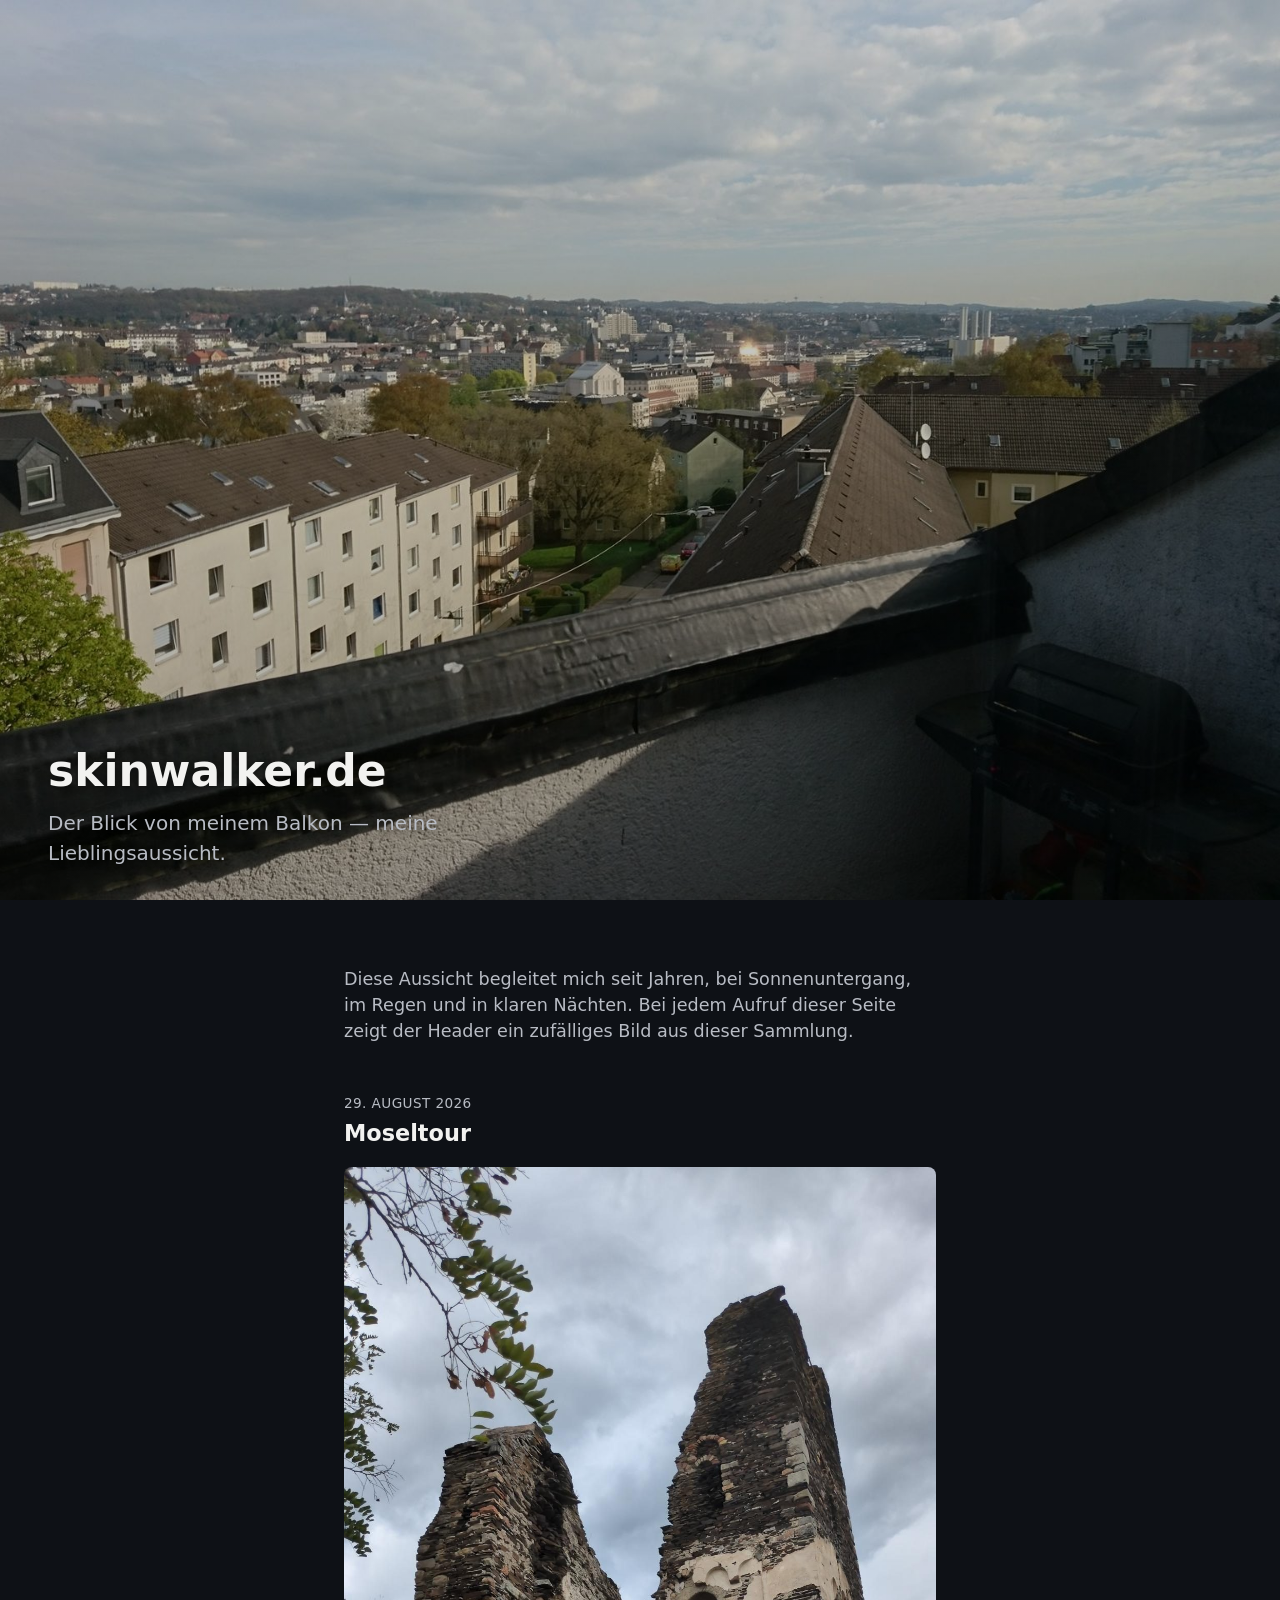
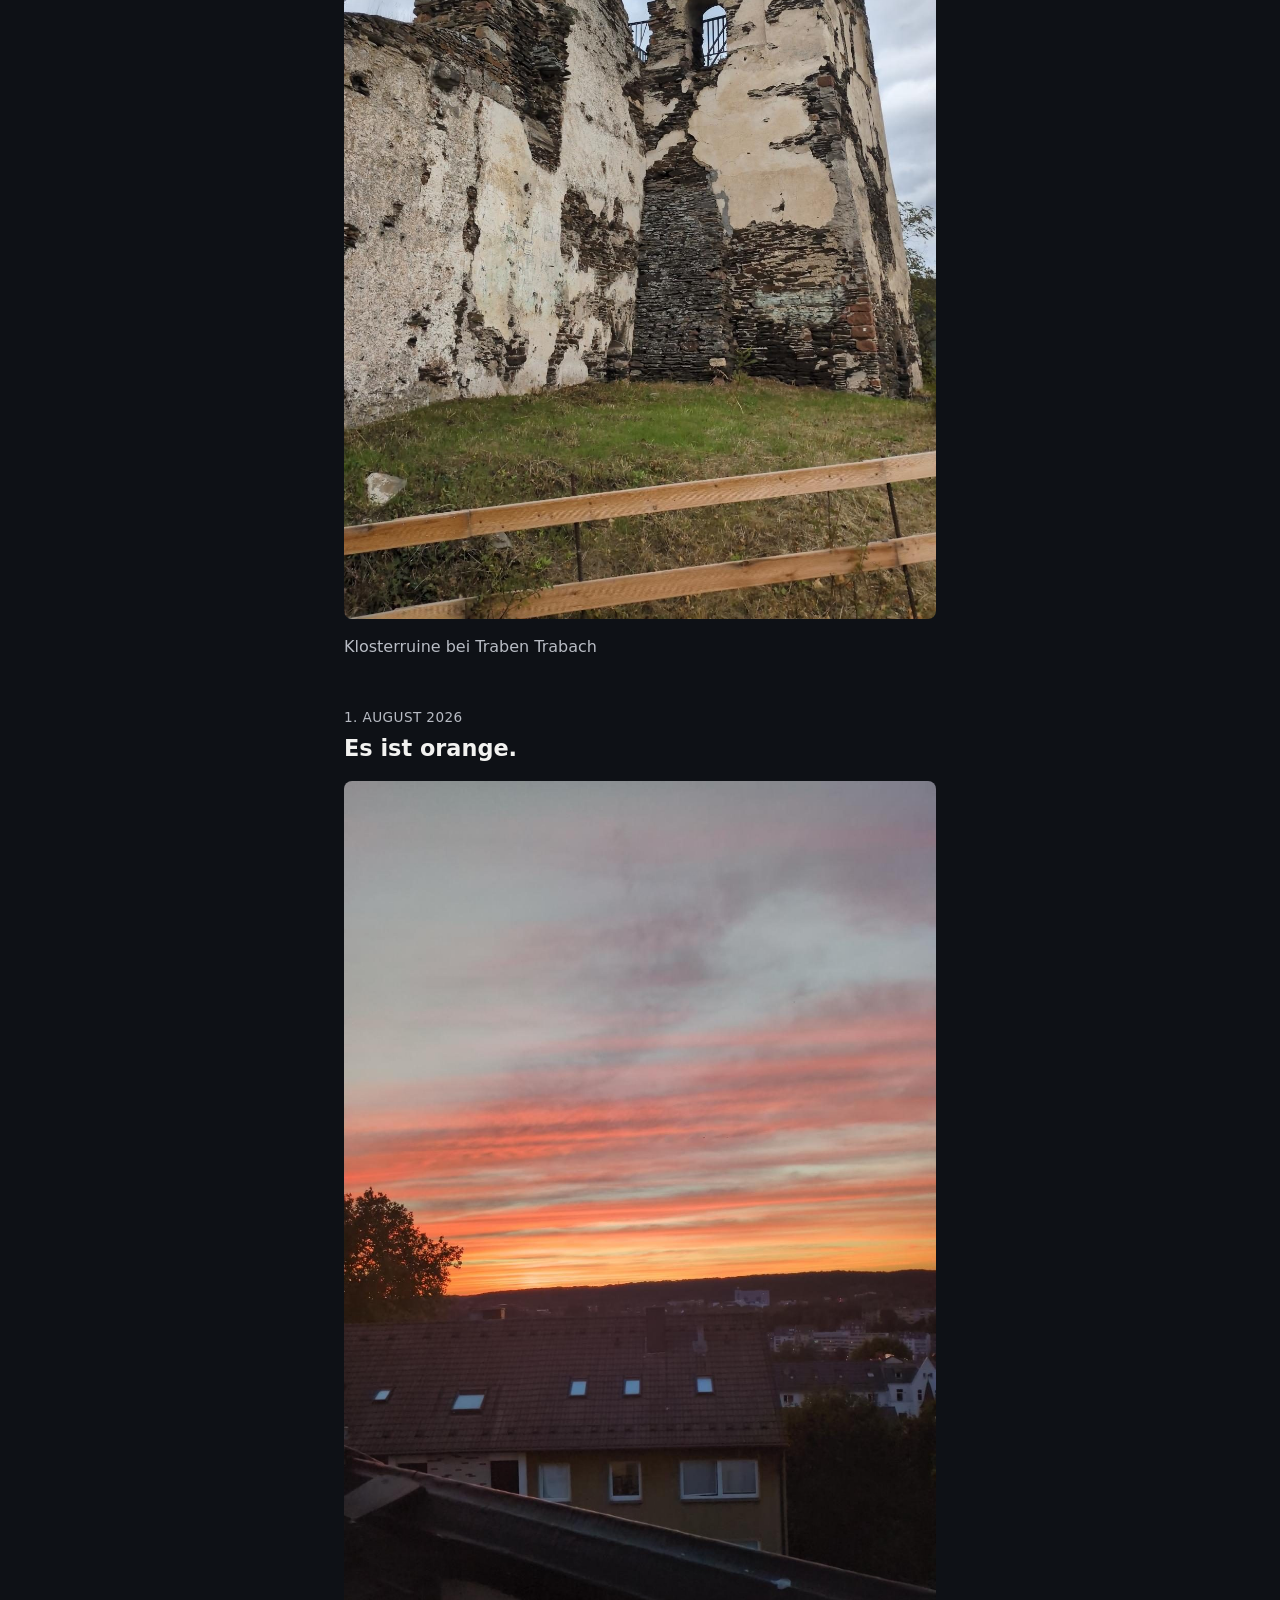
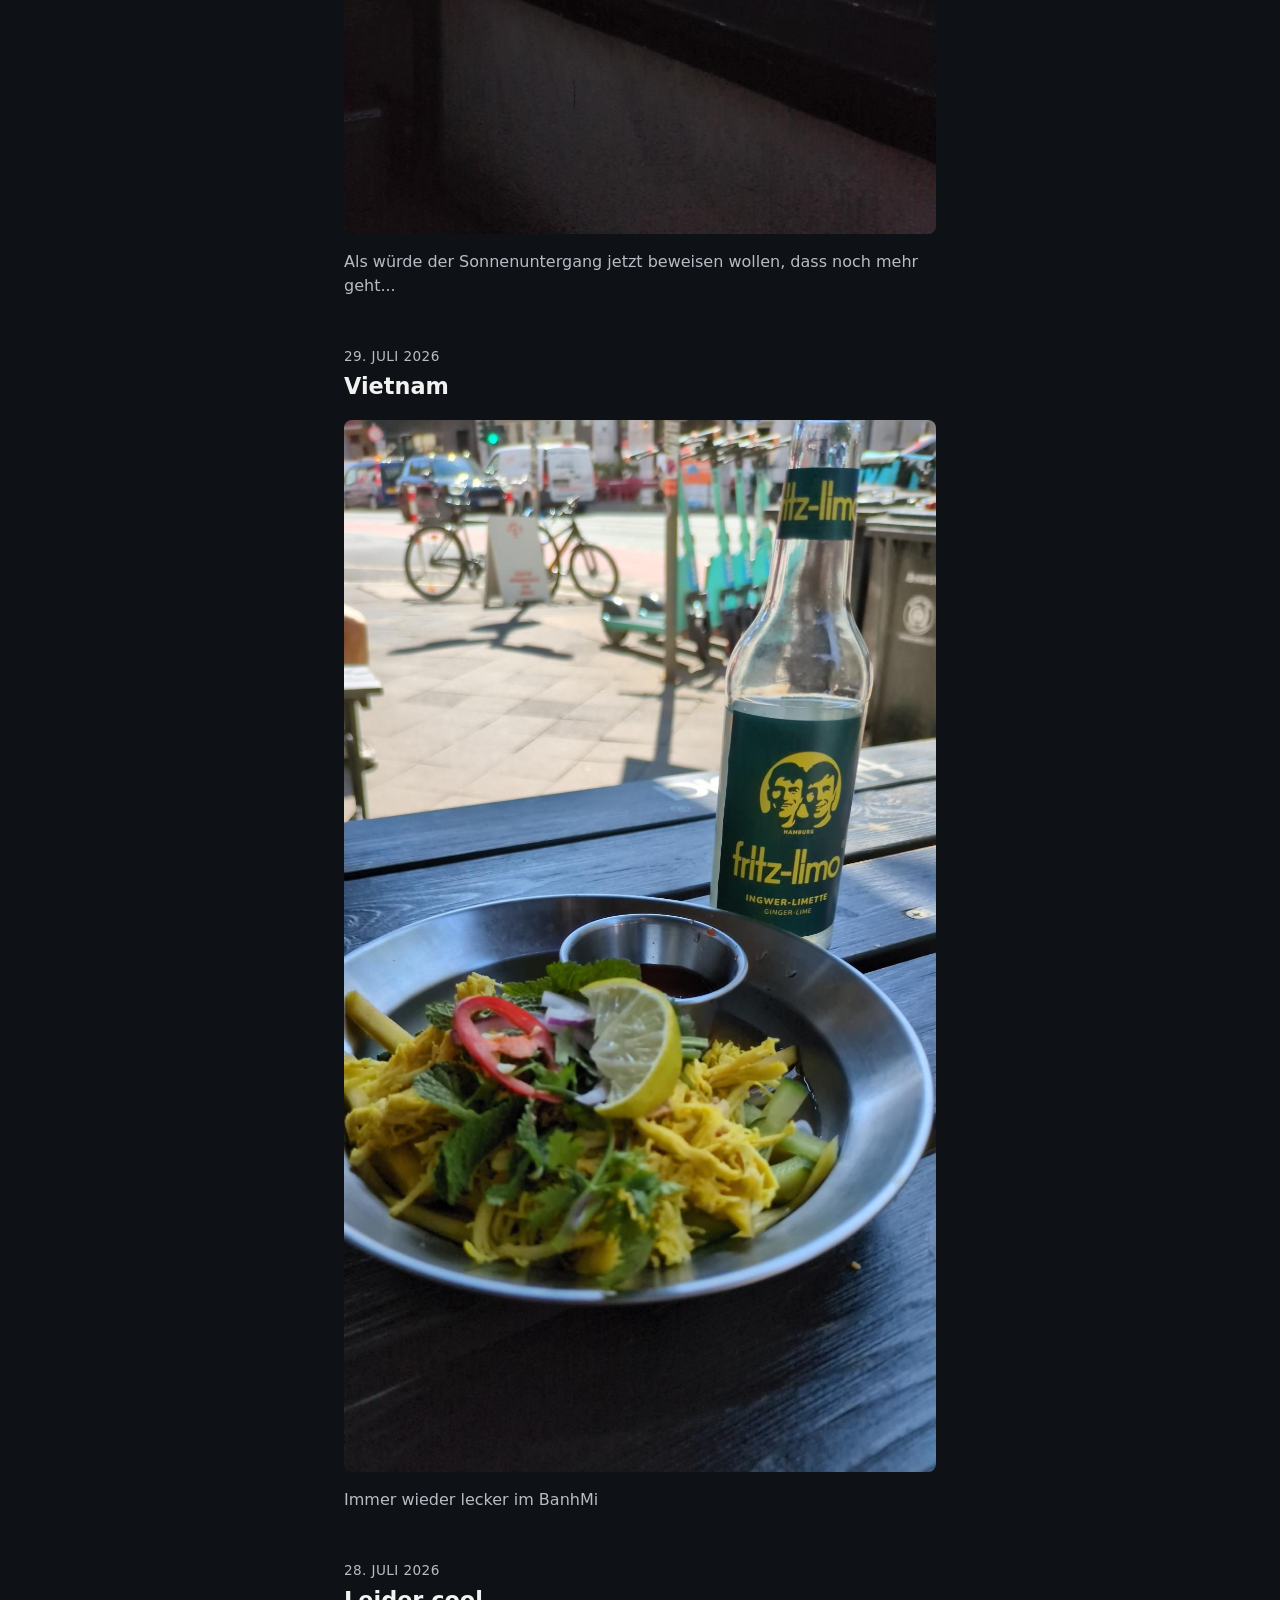
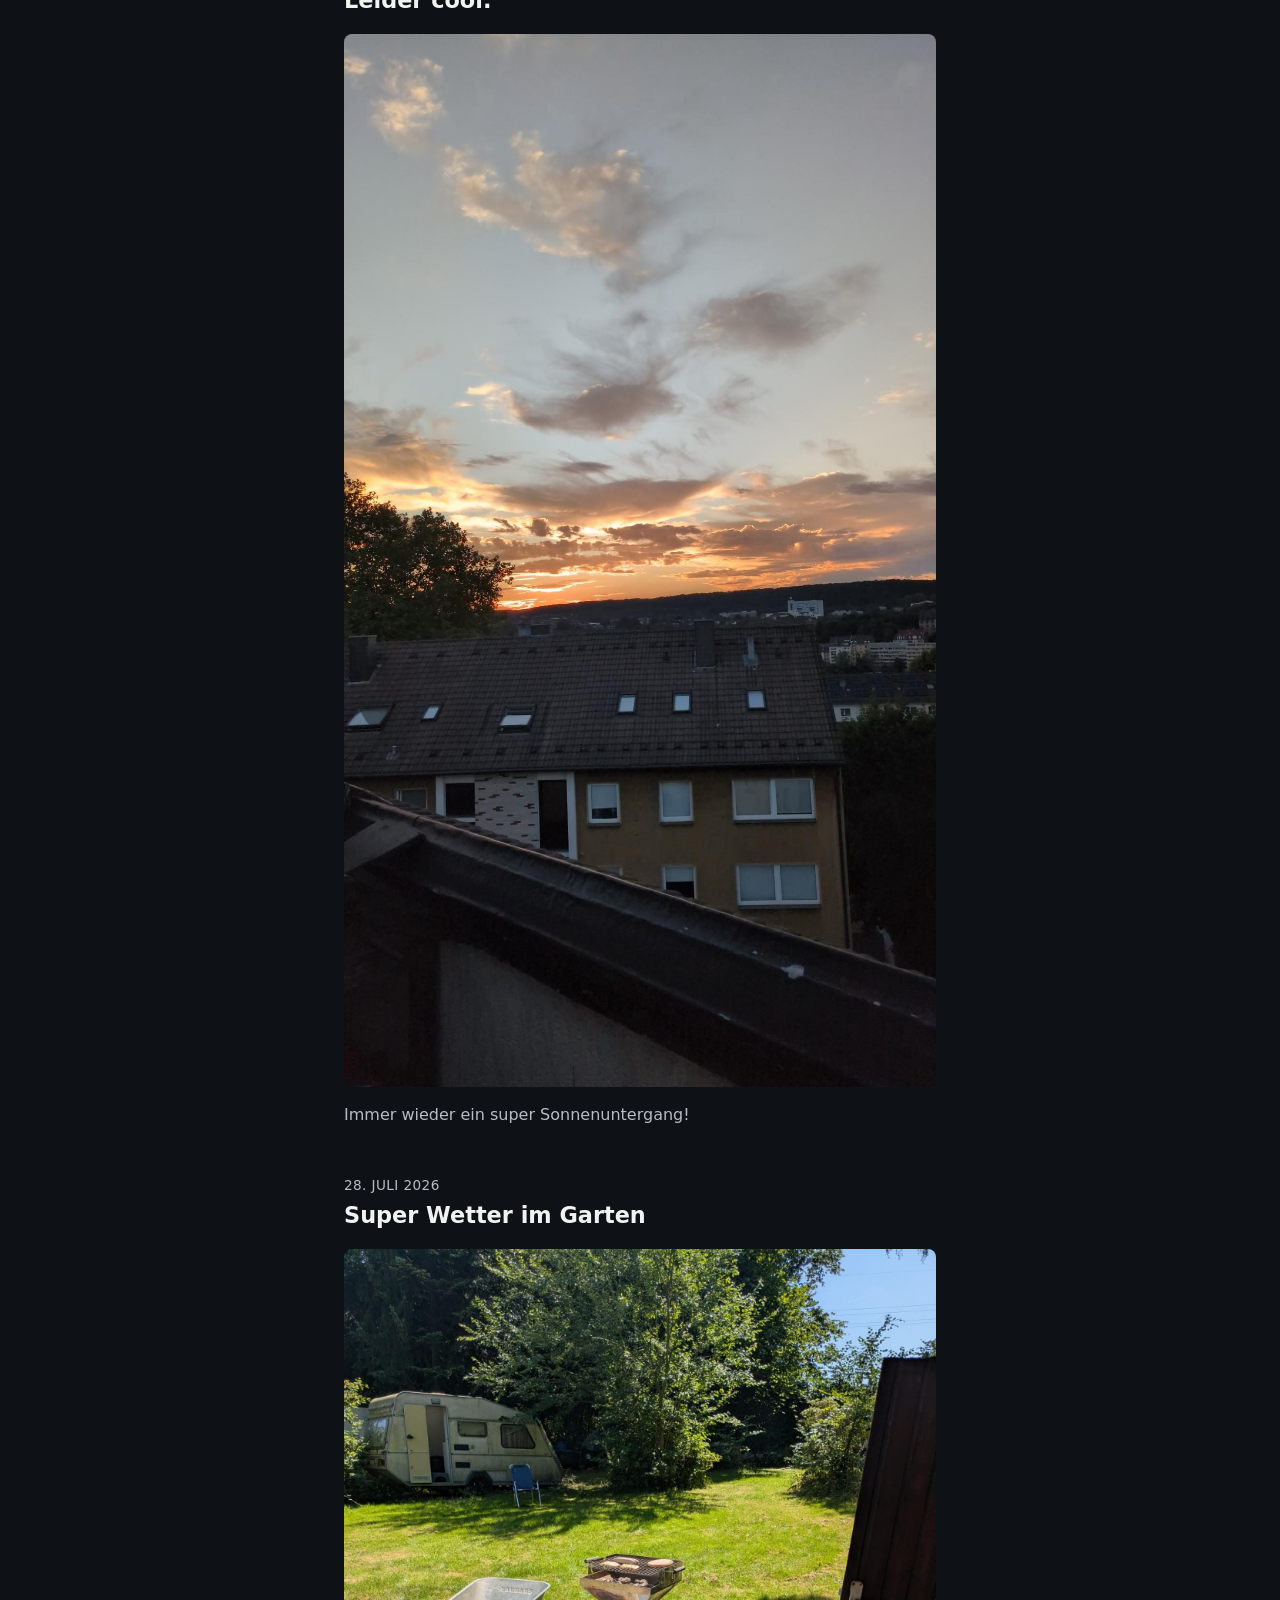
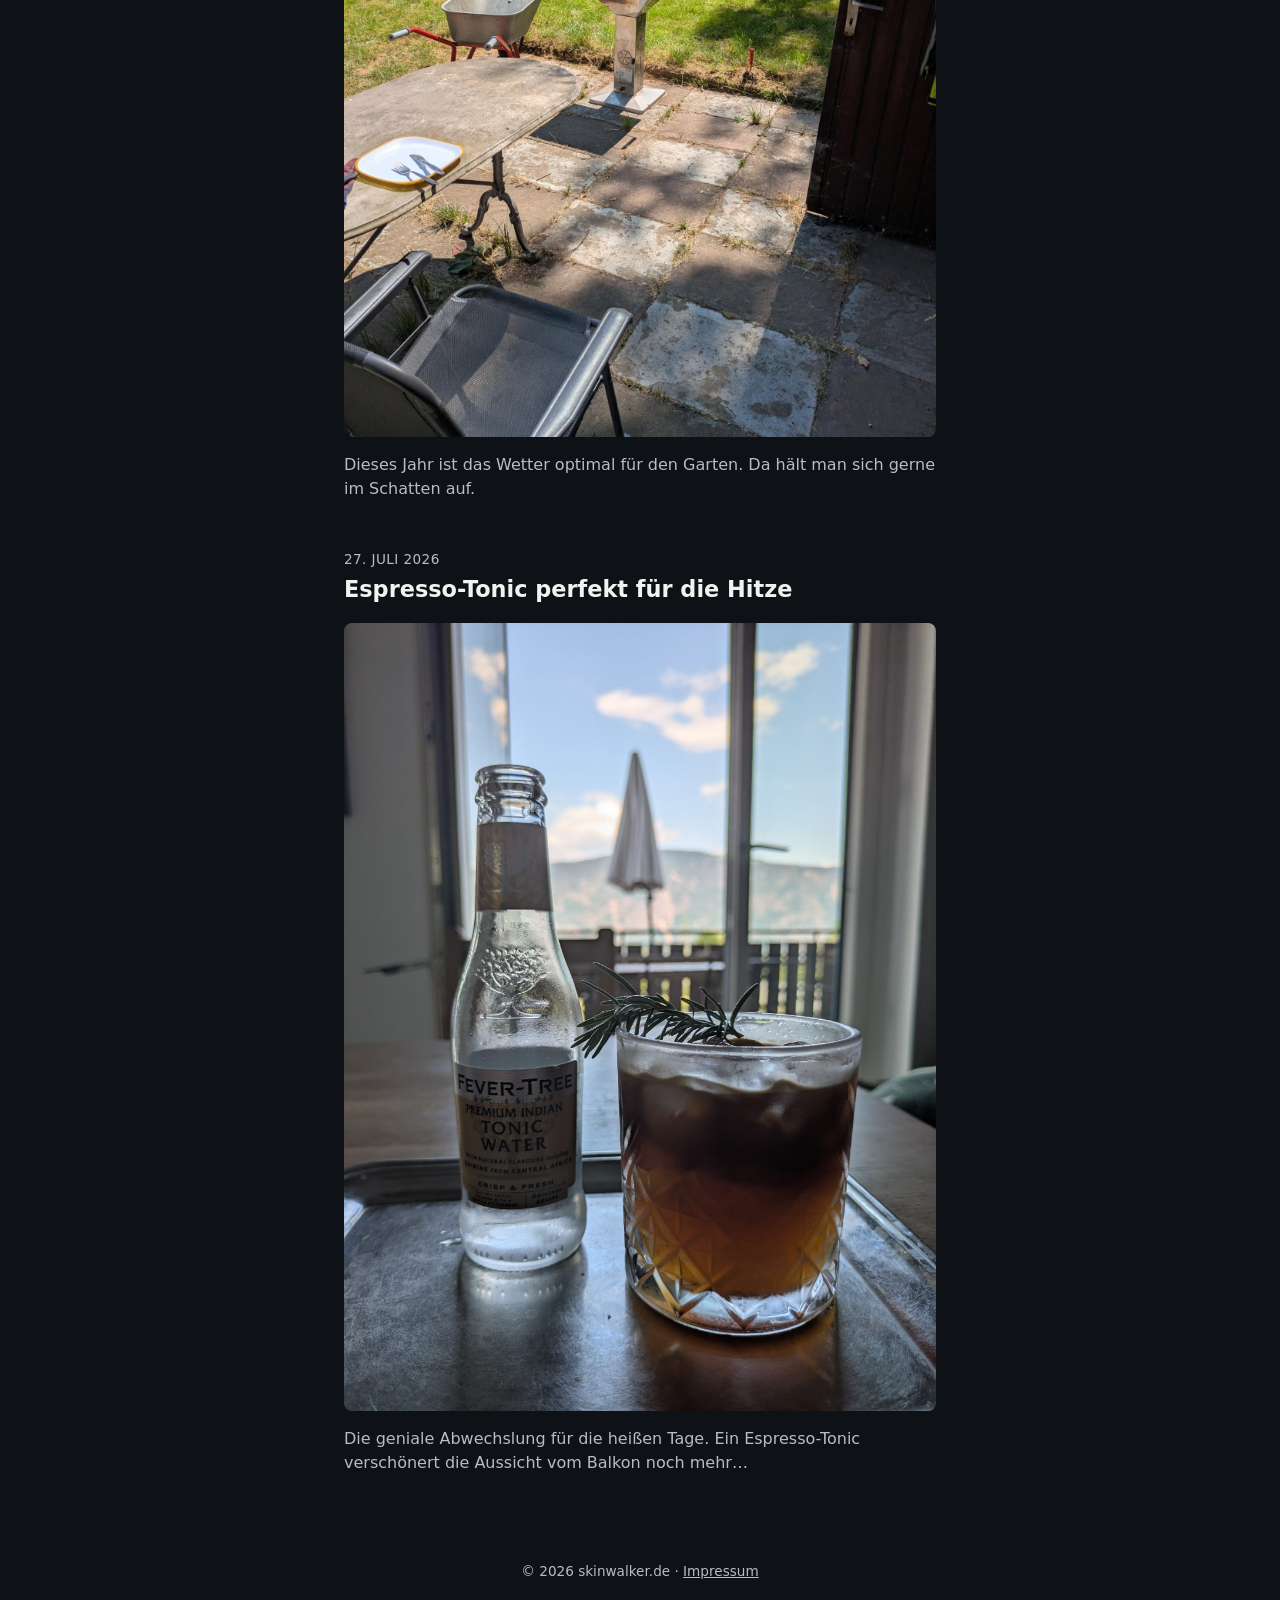
==== commit 310e79fb: "Add skinwalker post: Moseltour" ====
--- a/site/index.html
+++ b/site/index.html
@@ -30,6 +30,20 @@
         anpassen. Bild vorher mit scripts/prepare-images.py nach
         site/img/pics/ aufbereiten lassen.
       -->
+      <article class="post">
+        <p class="post-date">29. August 2026</p>
+        <h2 class="post-title">Moseltour</h2>
+        <img
+          class="post-image"
+          src="img/pics/2026-08-29-moseltour.jpg"
+          alt="Klosterruine bei Traben-Trarbach an der Mosel"
+          loading="lazy"
+        />
+        <p class="post-text">
+          Klosterruine bei Traben Trabach
+        </p>
+      </article>
+
       <article class="post">
         <p class="post-date">1. August 2026</p>
         <h2 class="post-title">Es ist orange.</h2>
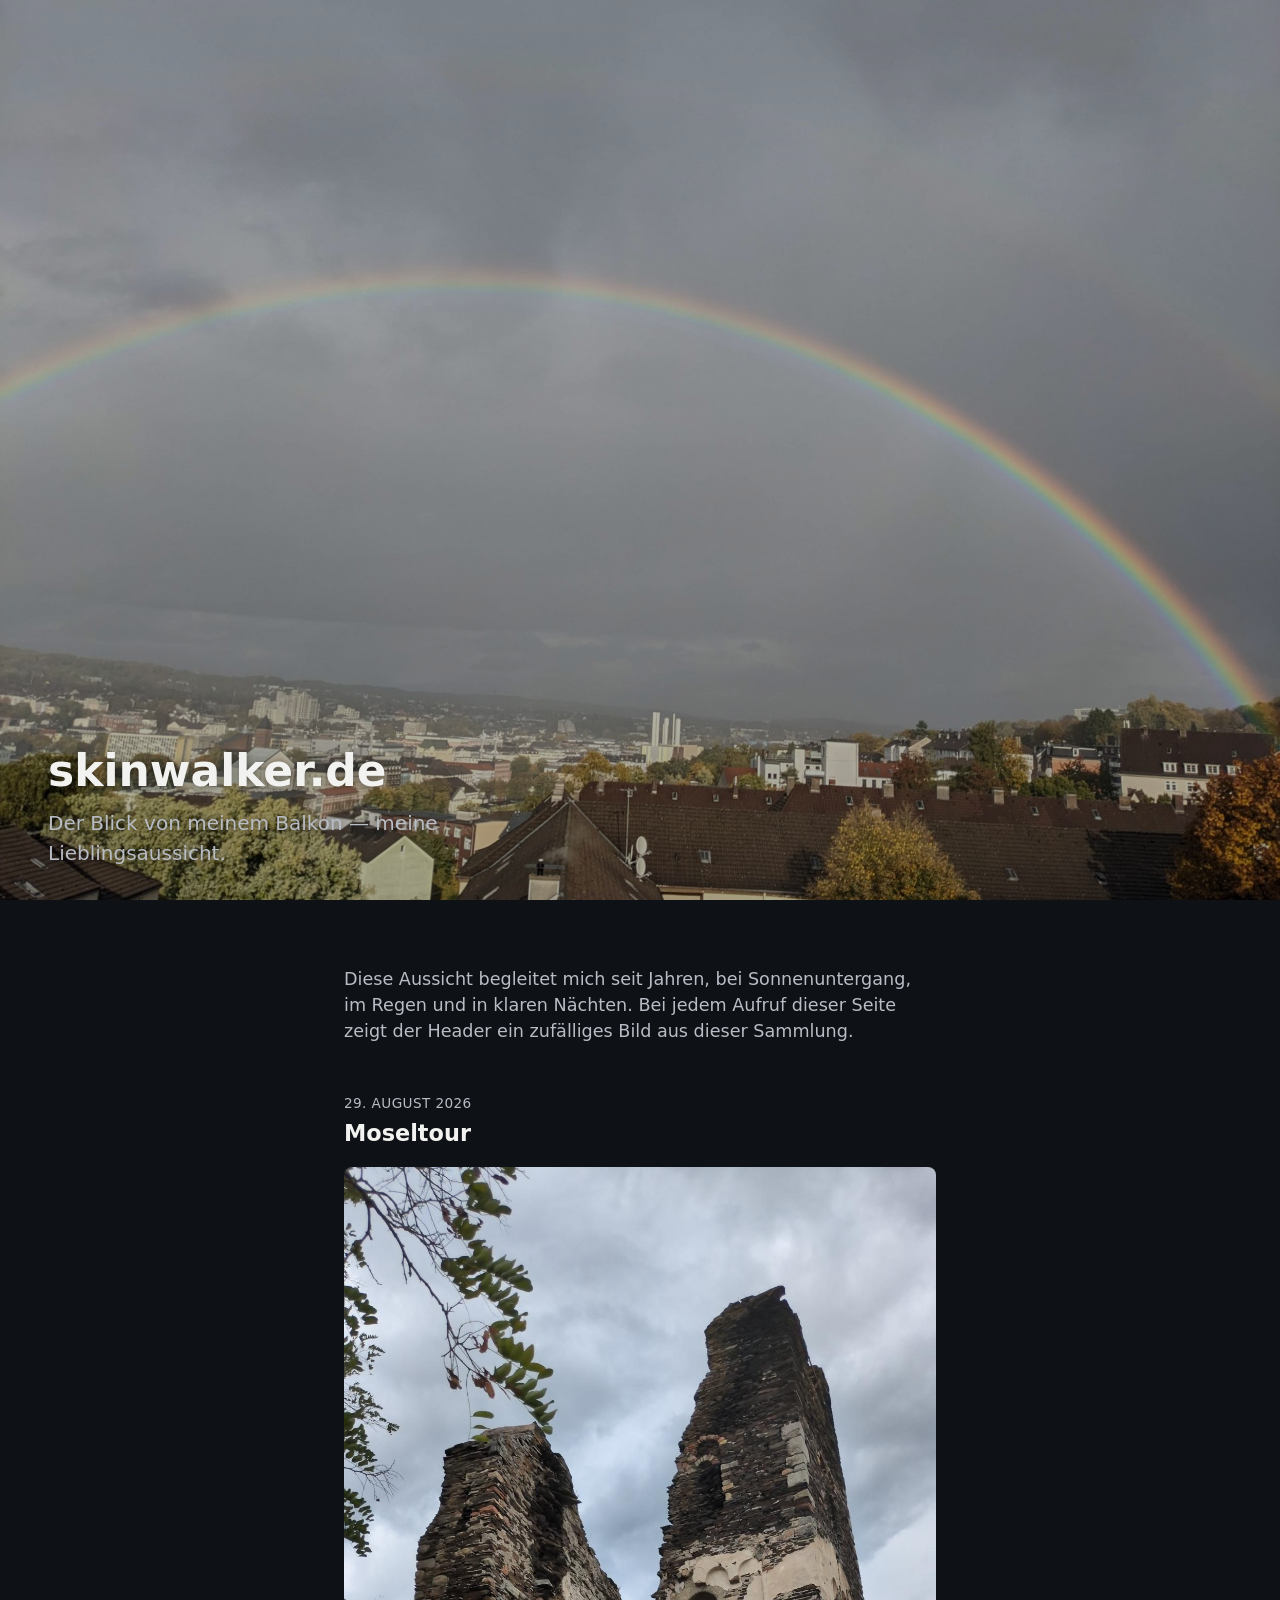
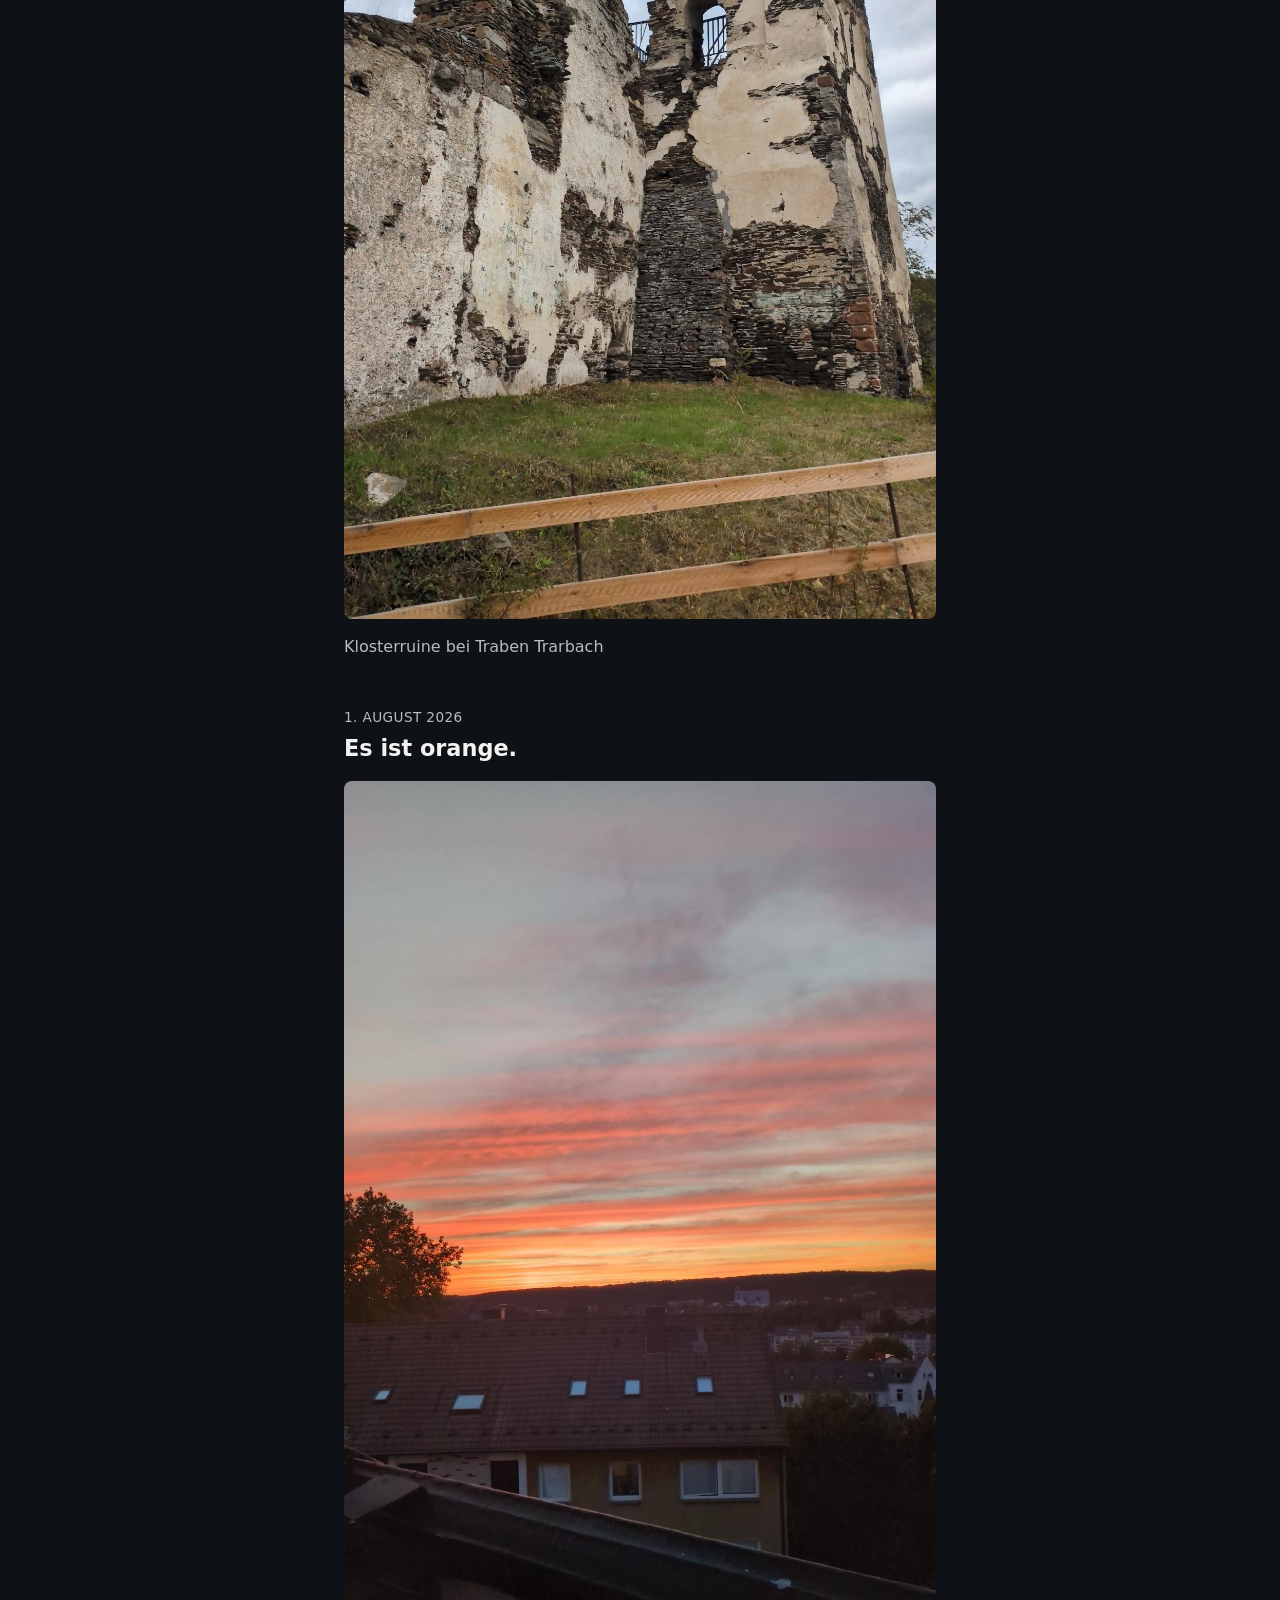
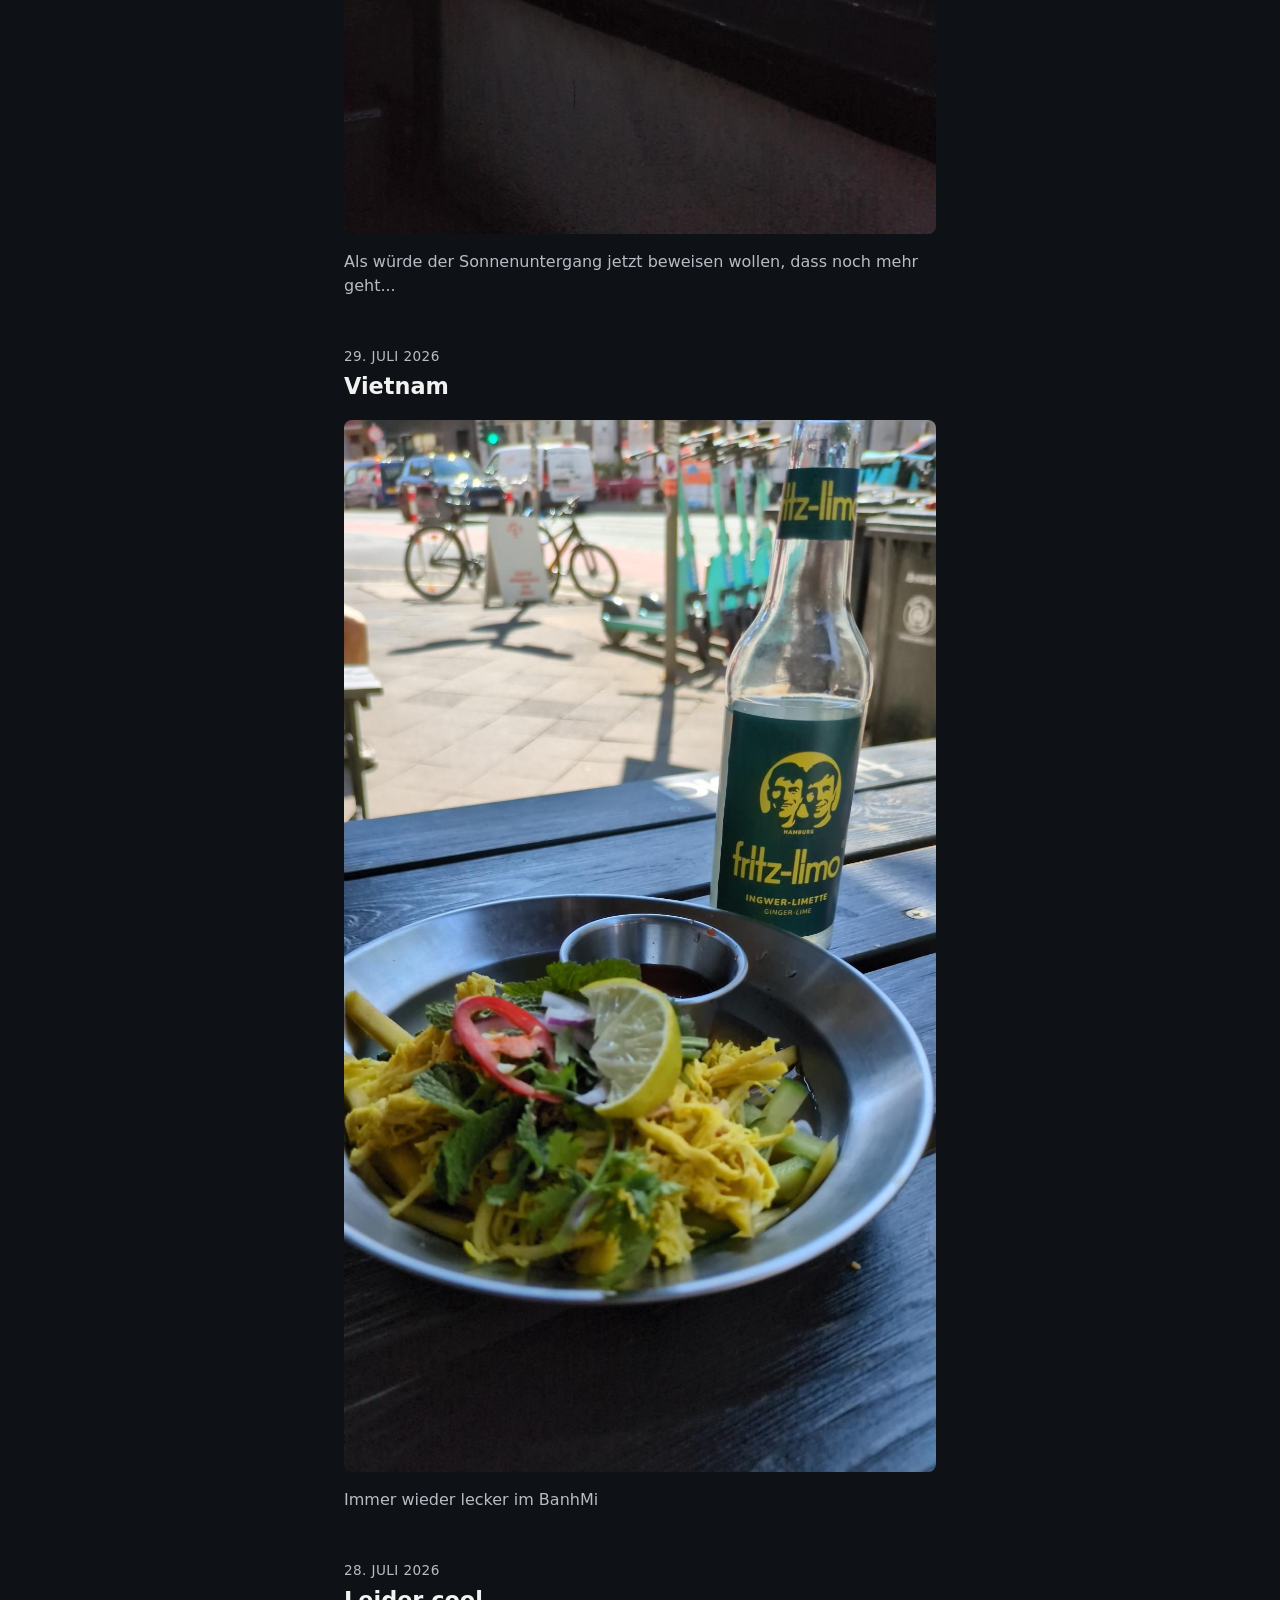
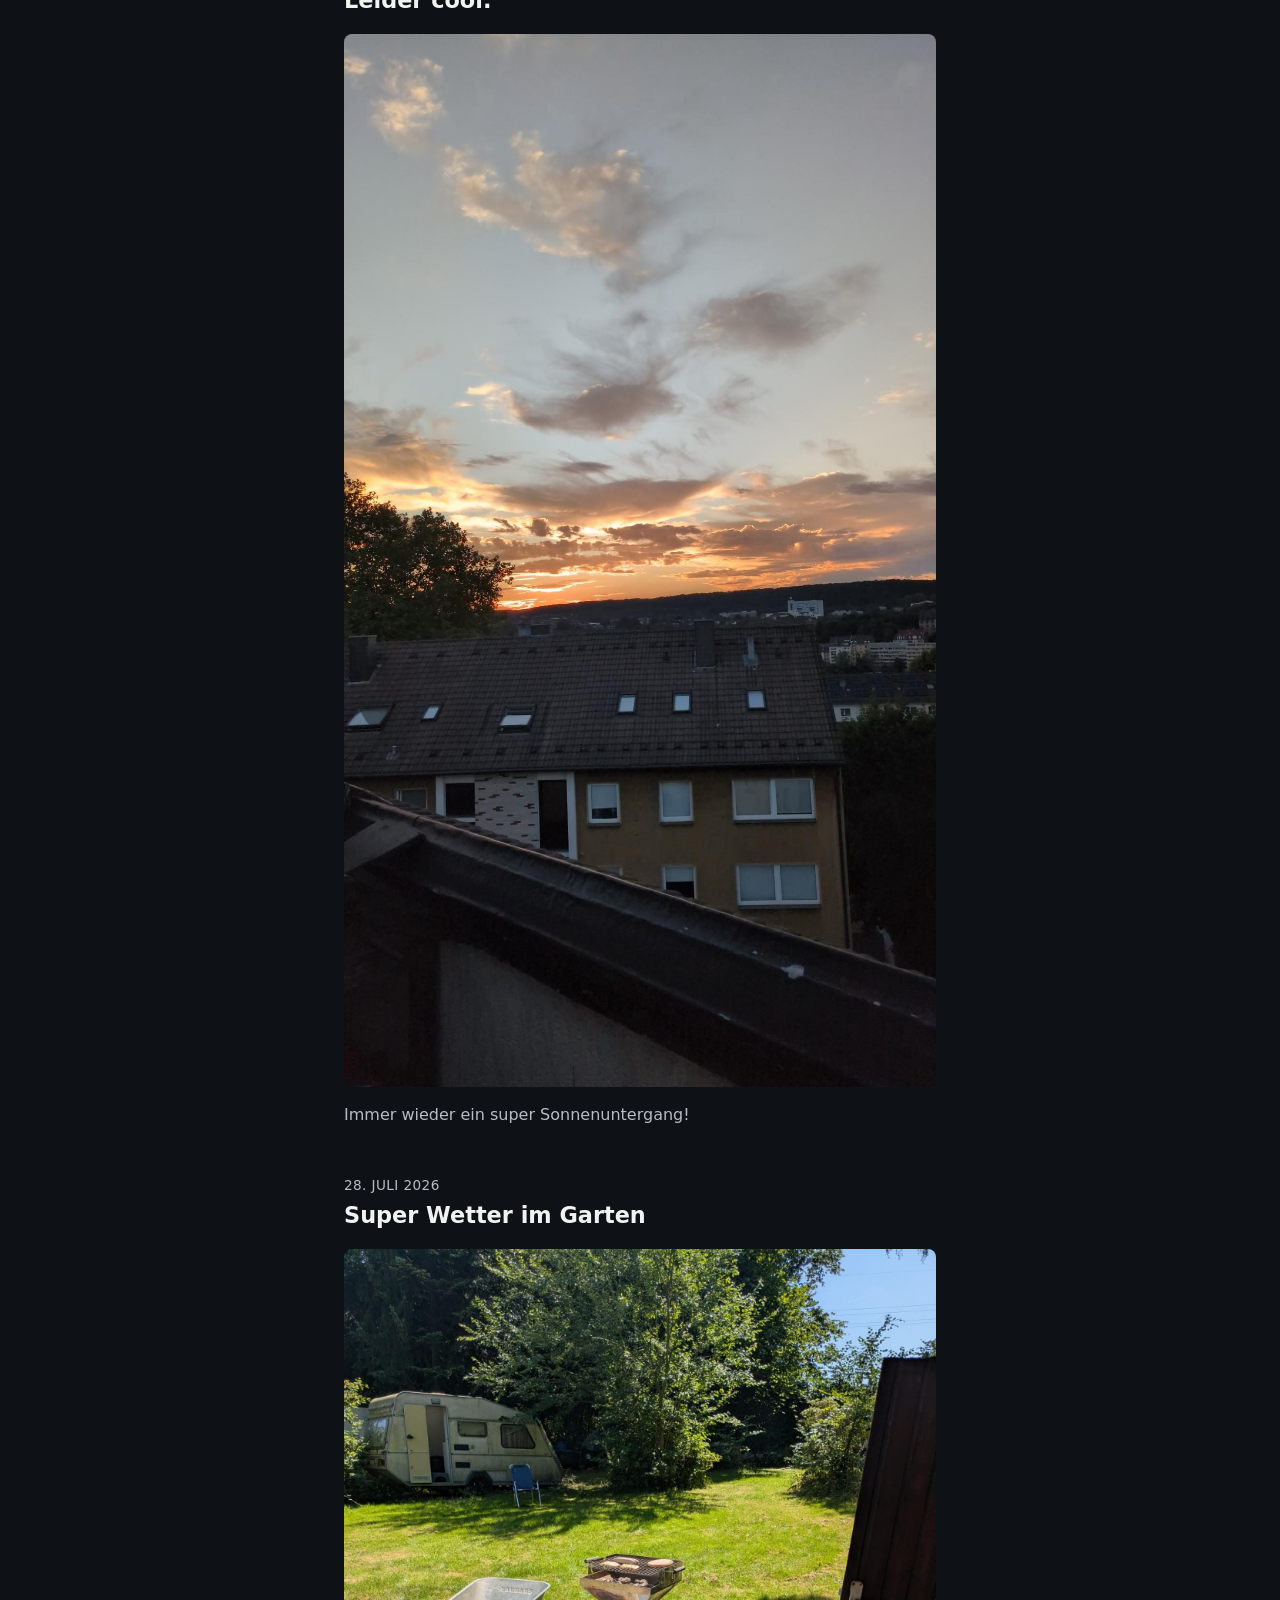
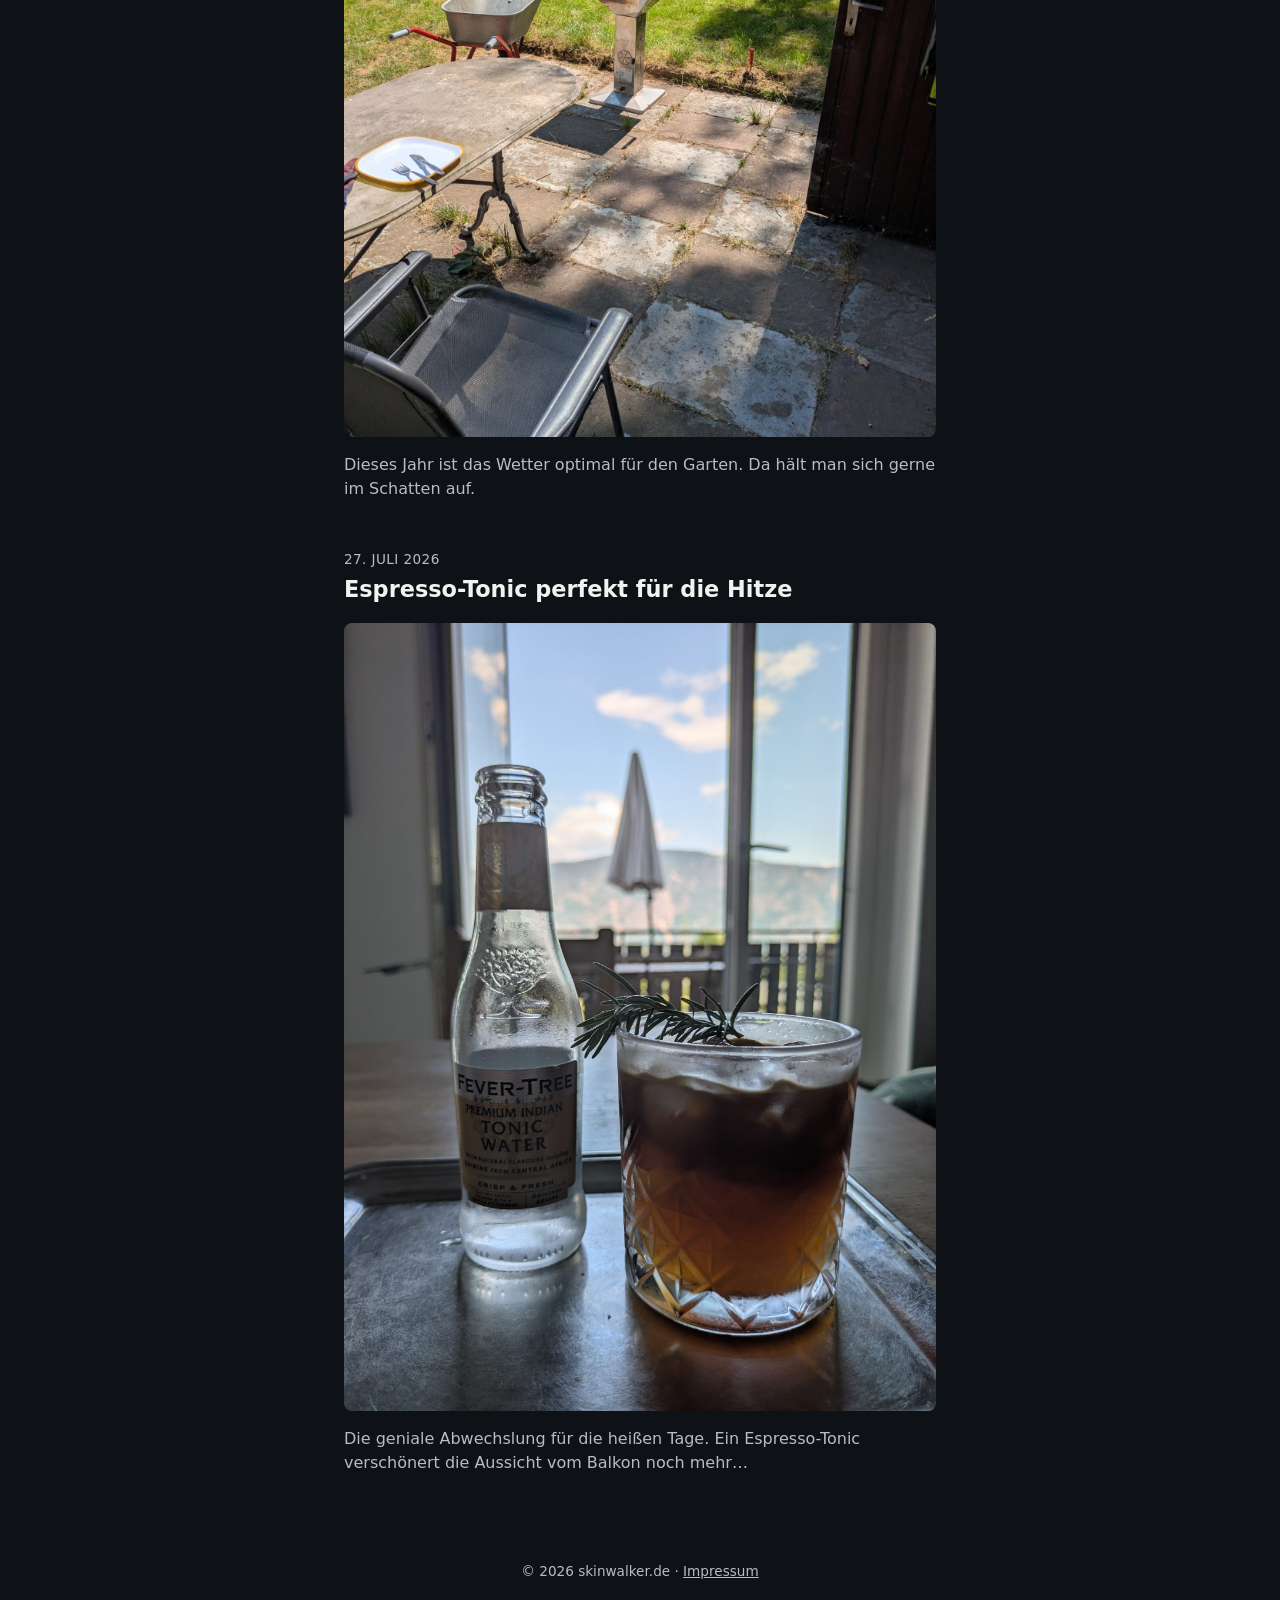
==== commit 4b66dbf9: "Fix typo in post text" ====
--- a/site/index.html
+++ b/site/index.html
@@ -40,7 +40,7 @@
           loading="lazy"
         />
         <p class="post-text">
-          Klosterruine bei Traben Trabach
+          Klosterruine bei Traben Trarbach
         </p>
       </article>
 
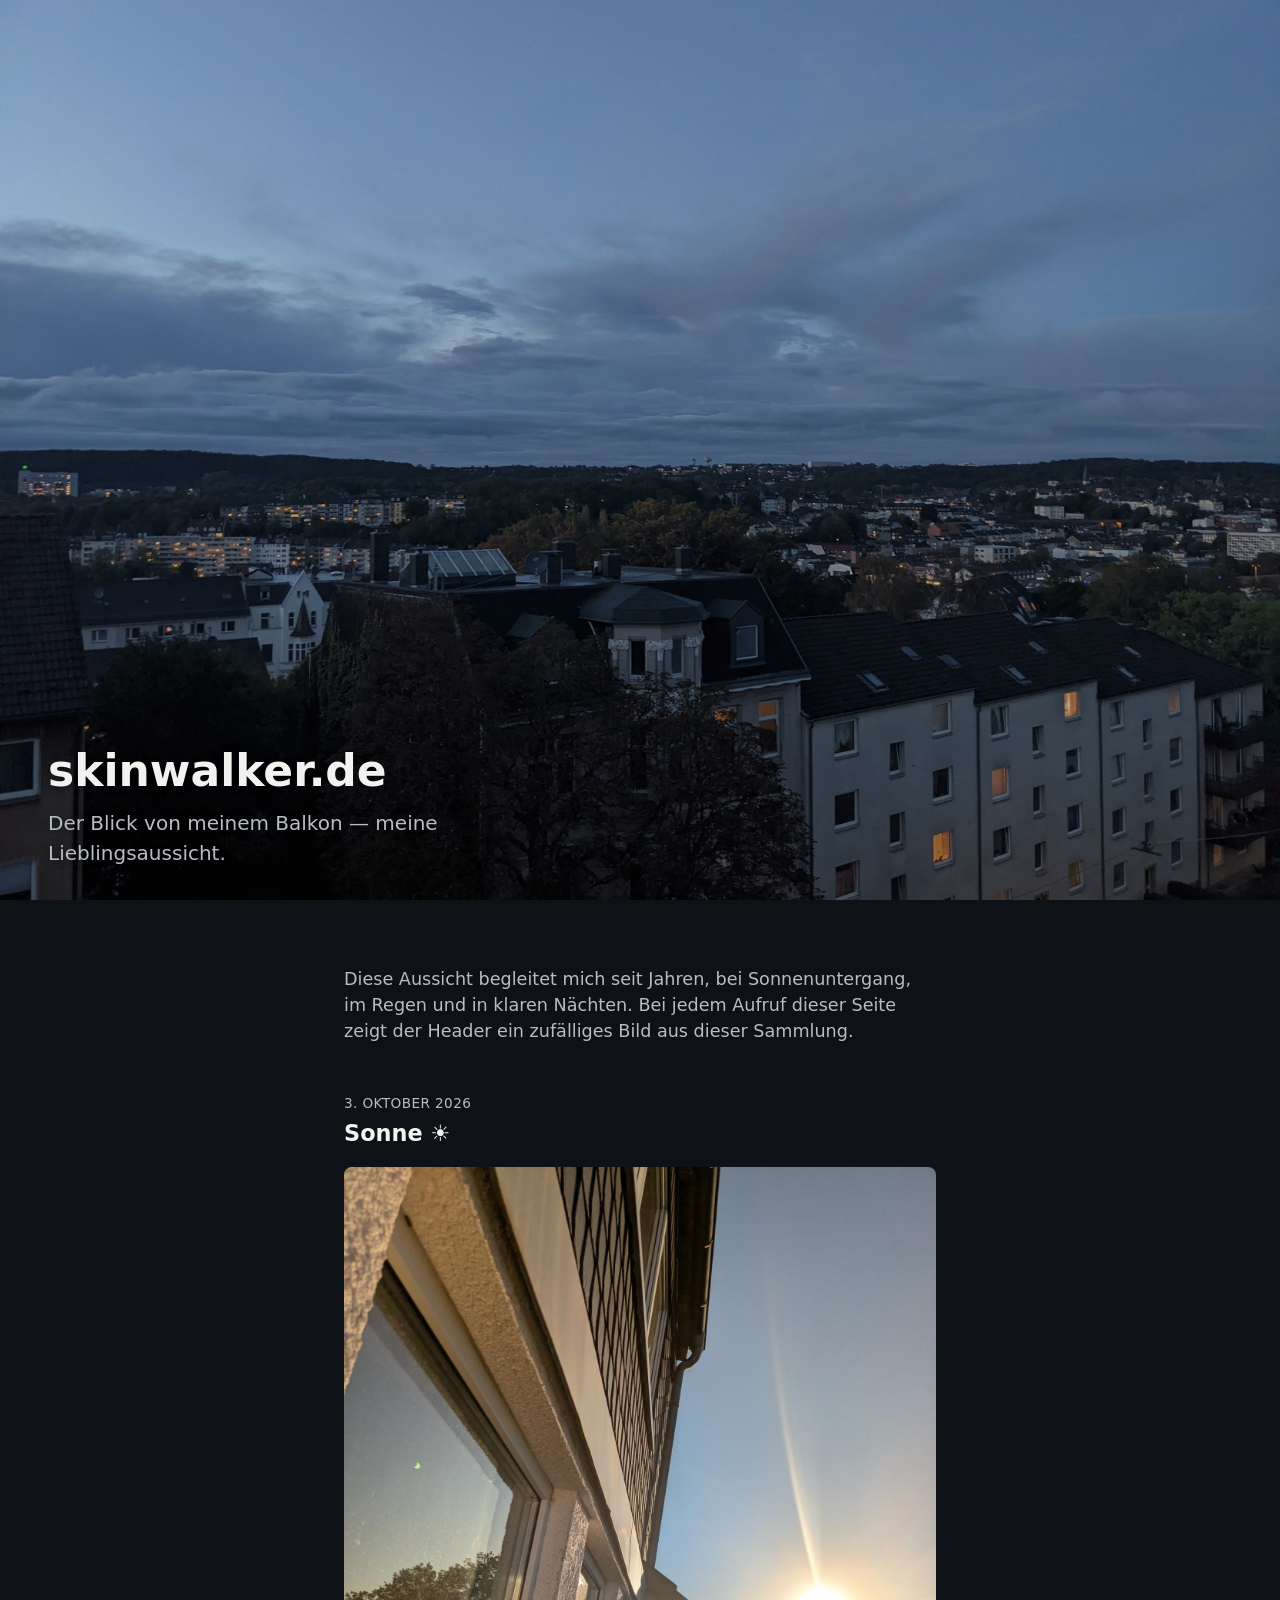
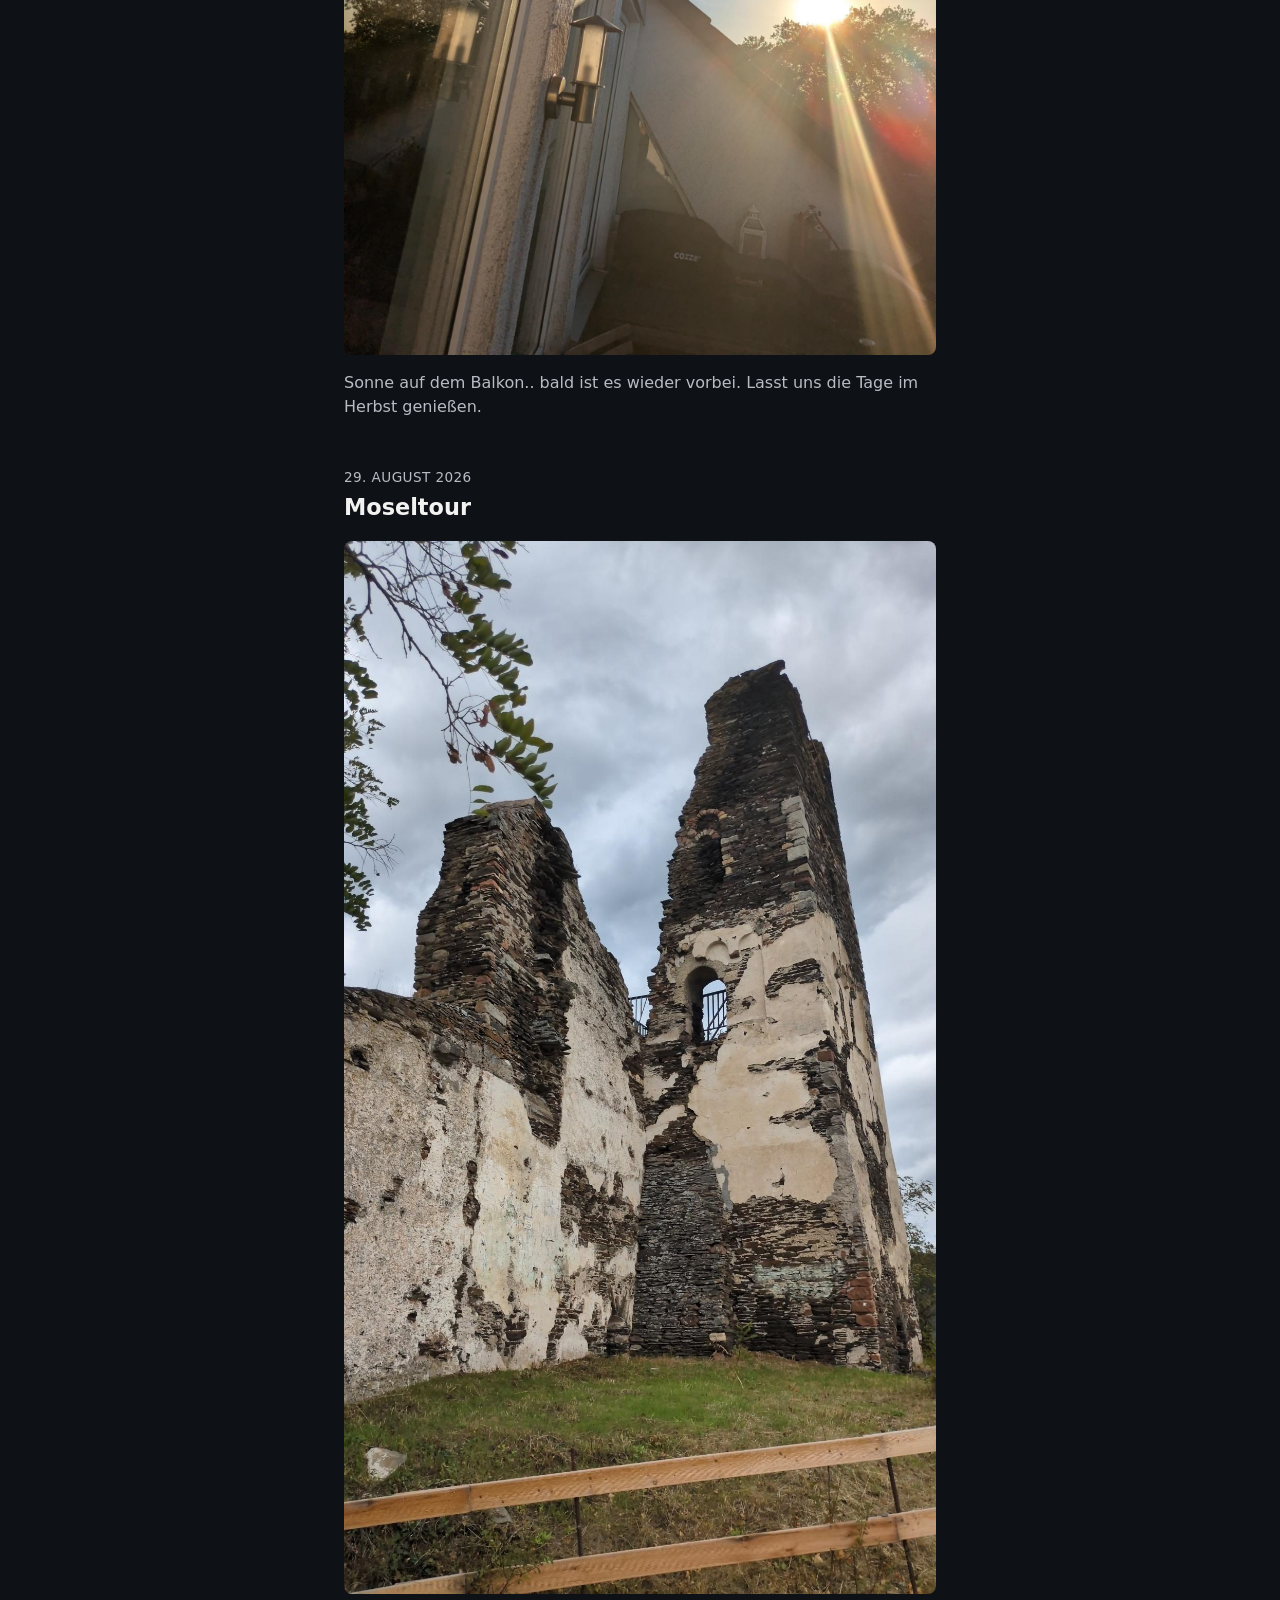
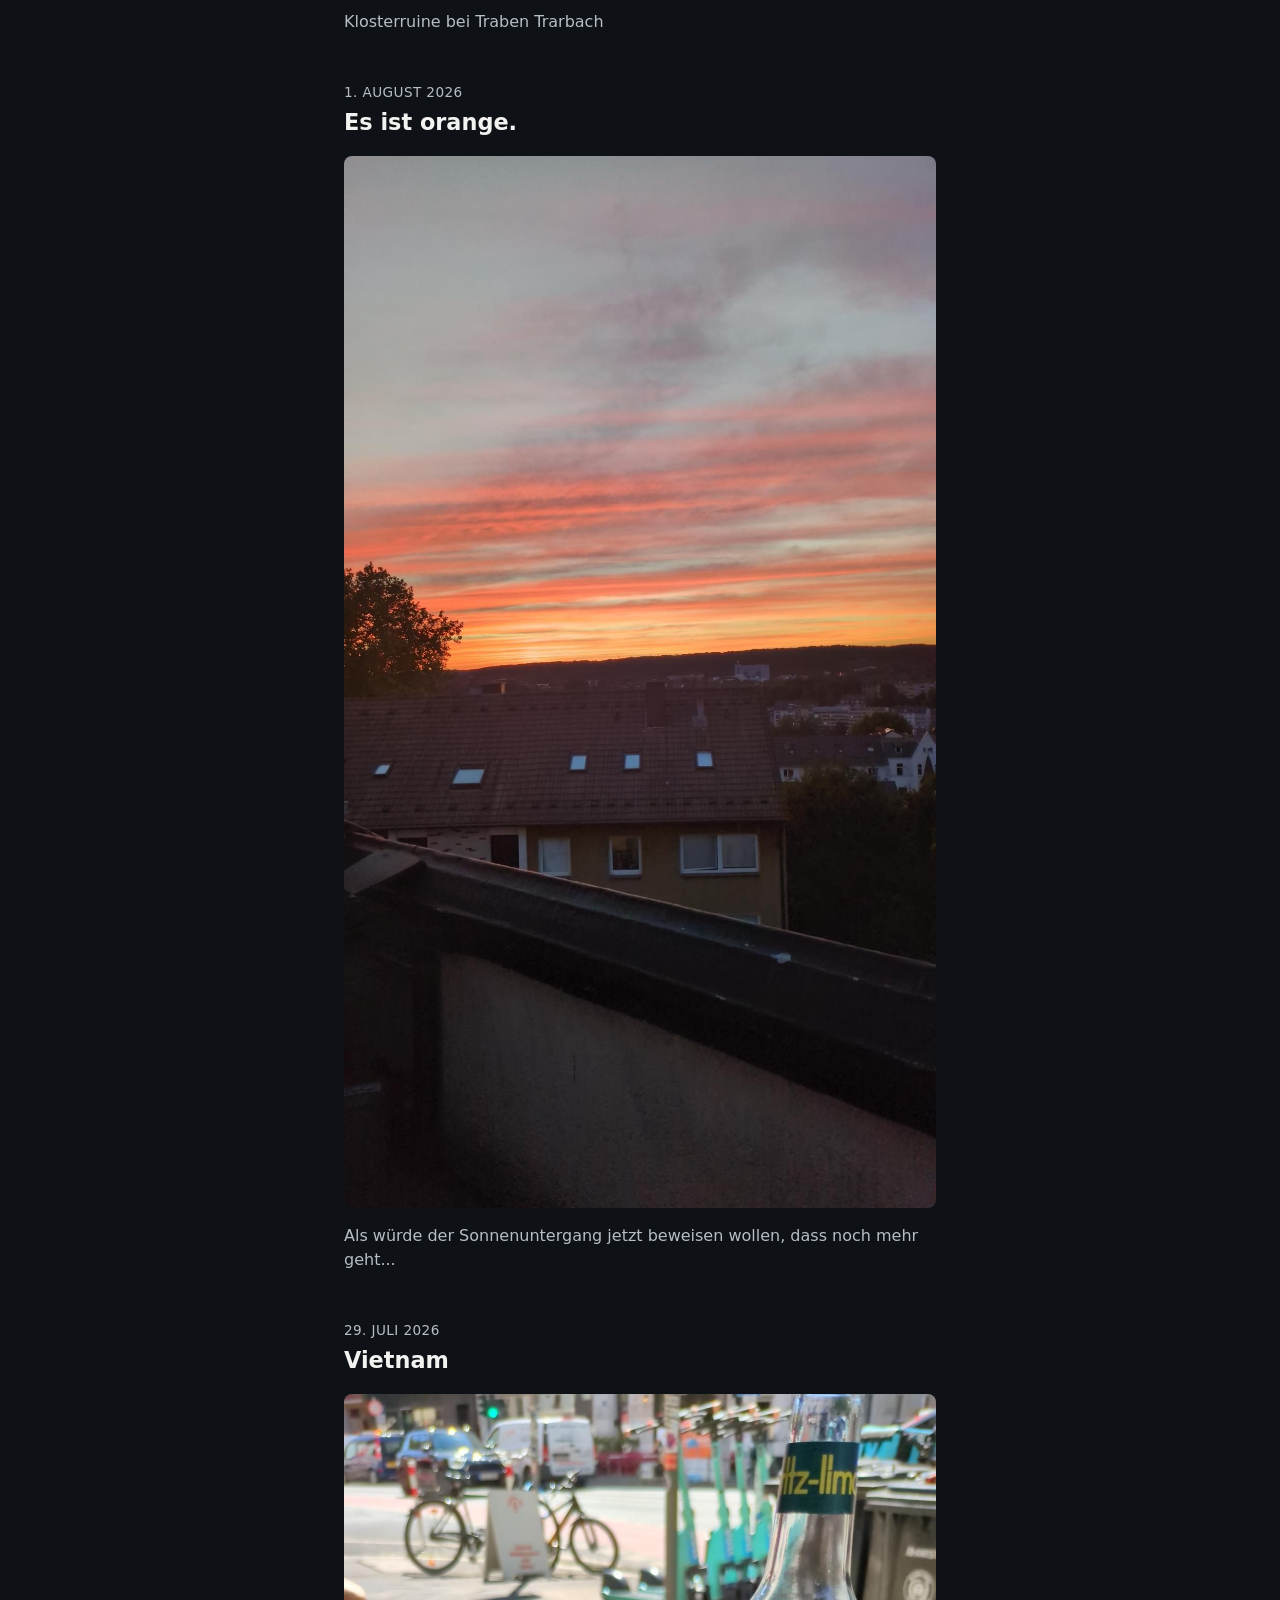
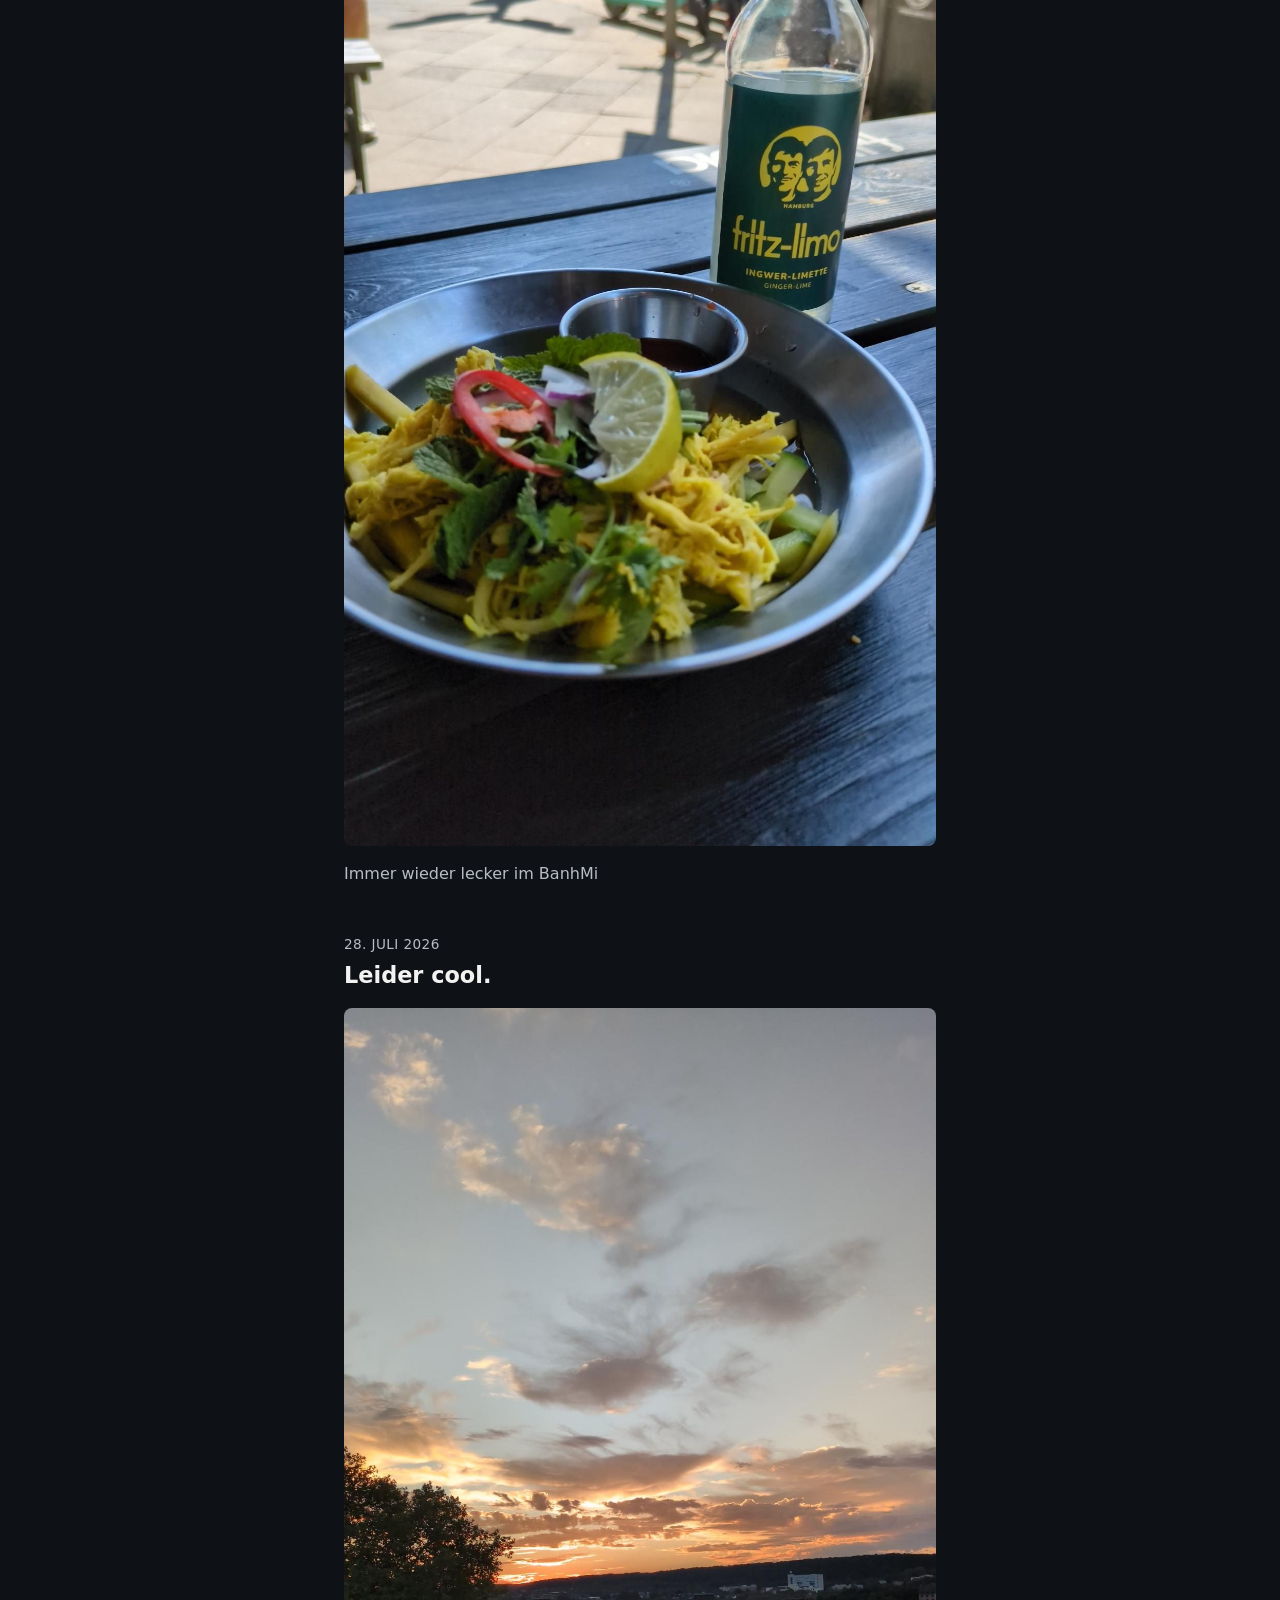
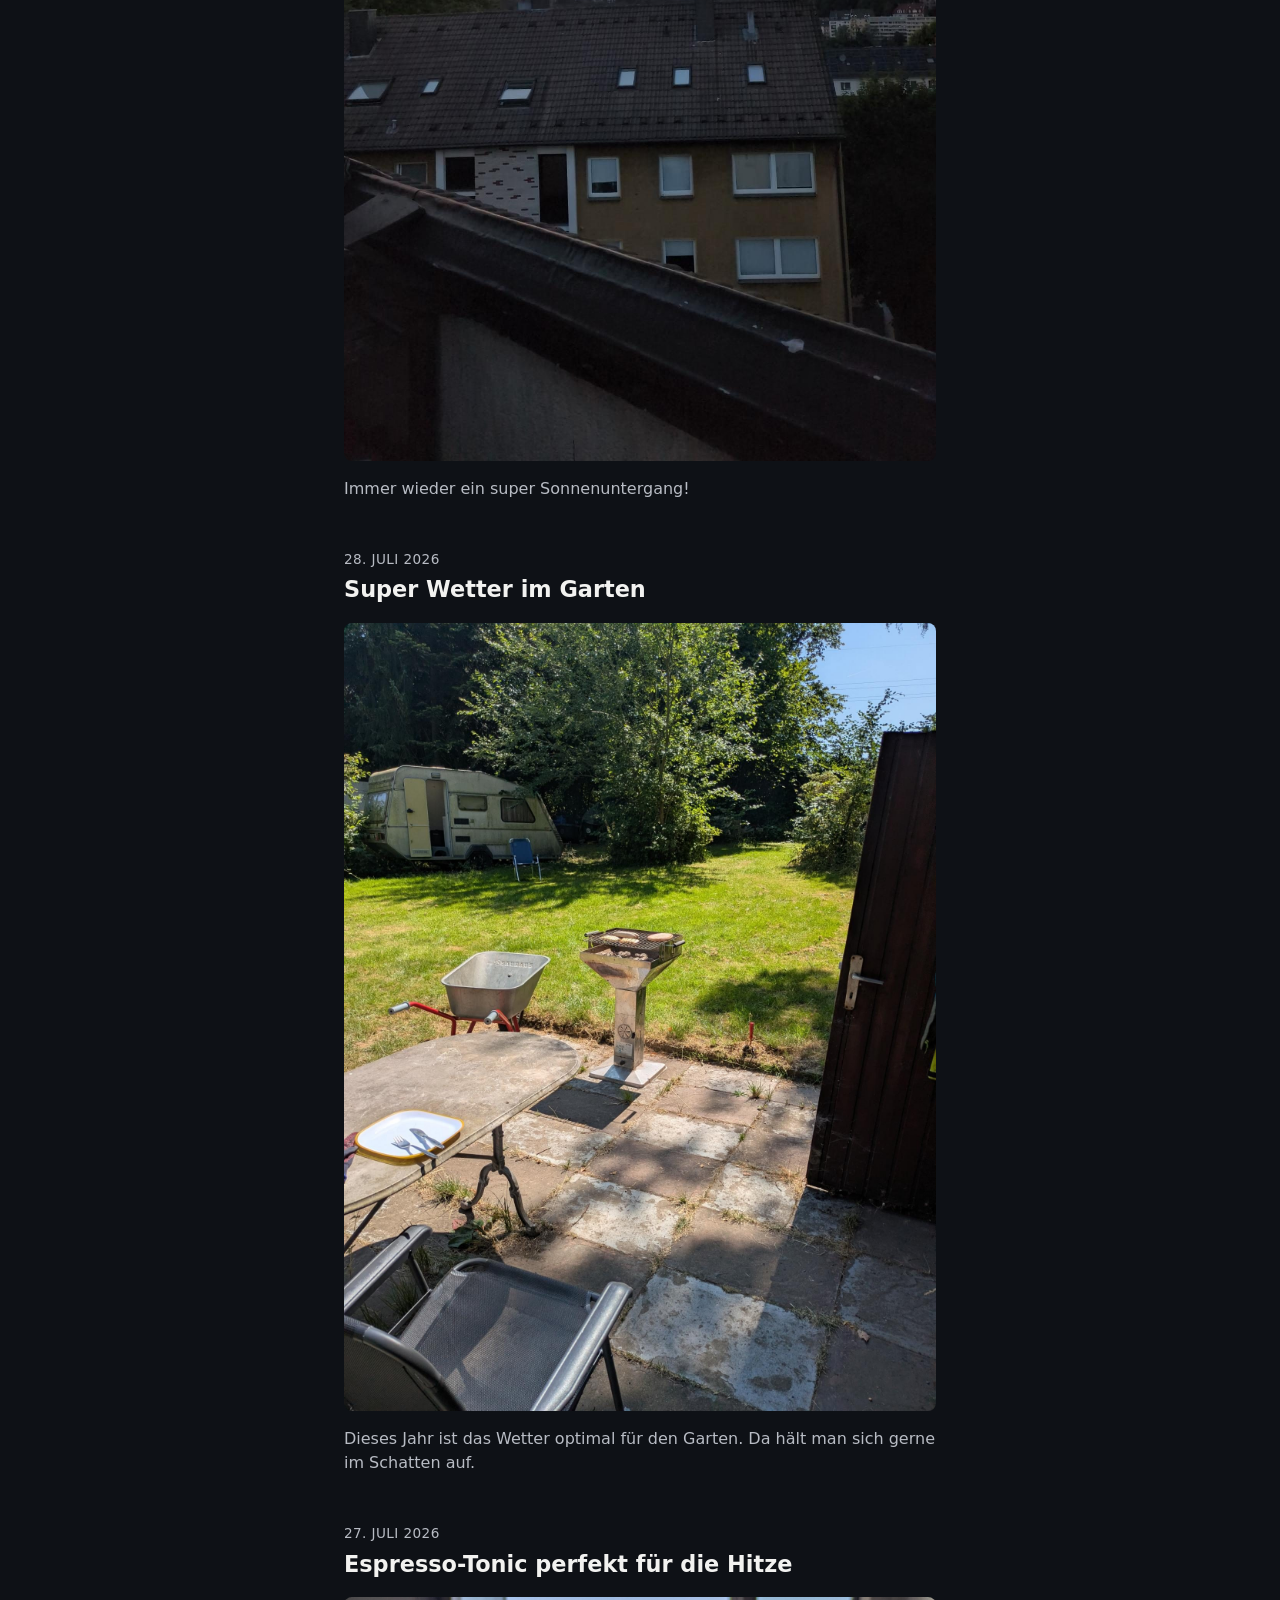
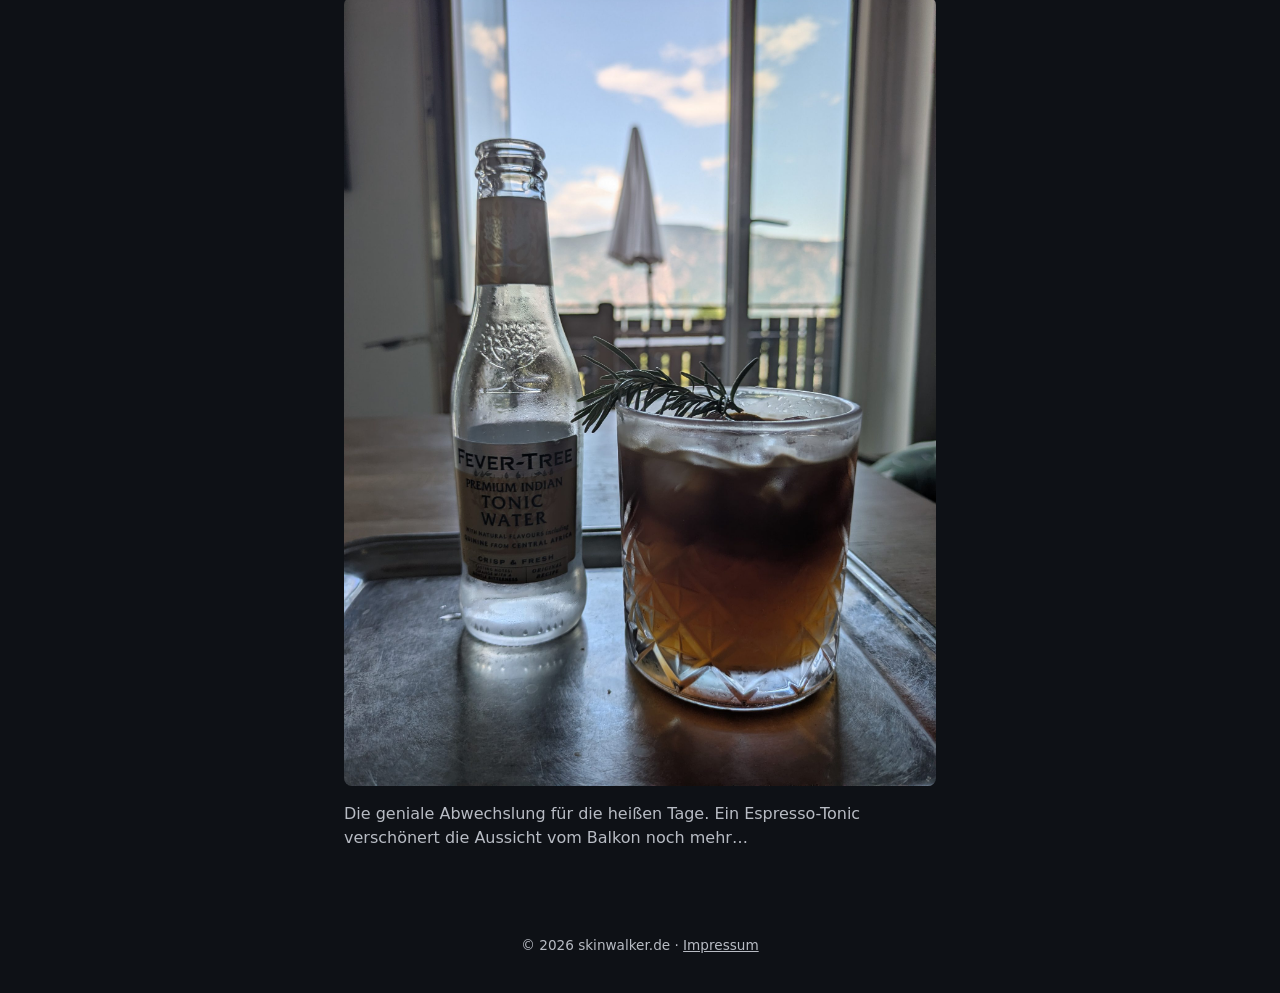
==== commit c1dba415: "Add skinwalker post: Sonne ☀️" ====
--- a/site/index.html
+++ b/site/index.html
@@ -30,6 +30,20 @@
         anpassen. Bild vorher mit scripts/prepare-images.py nach
         site/img/pics/ aufbereiten lassen.
       -->
+      <article class="post">
+        <p class="post-date">3. Oktober 2026</p>
+        <h2 class="post-title">Sonne ☀️</h2>
+        <img
+          class="post-image"
+          src="img/pics/2026-10-03-sonne.jpg"
+          alt="Sonne auf dem Balkon im Herbst"
+          loading="lazy"
+        />
+        <p class="post-text">
+          Sonne auf dem Balkon.. bald ist es wieder vorbei. Lasst uns die Tage im Herbst genießen.
+        </p>
+      </article>
+
       <article class="post">
         <p class="post-date">29. August 2026</p>
         <h2 class="post-title">Moseltour</h2>
